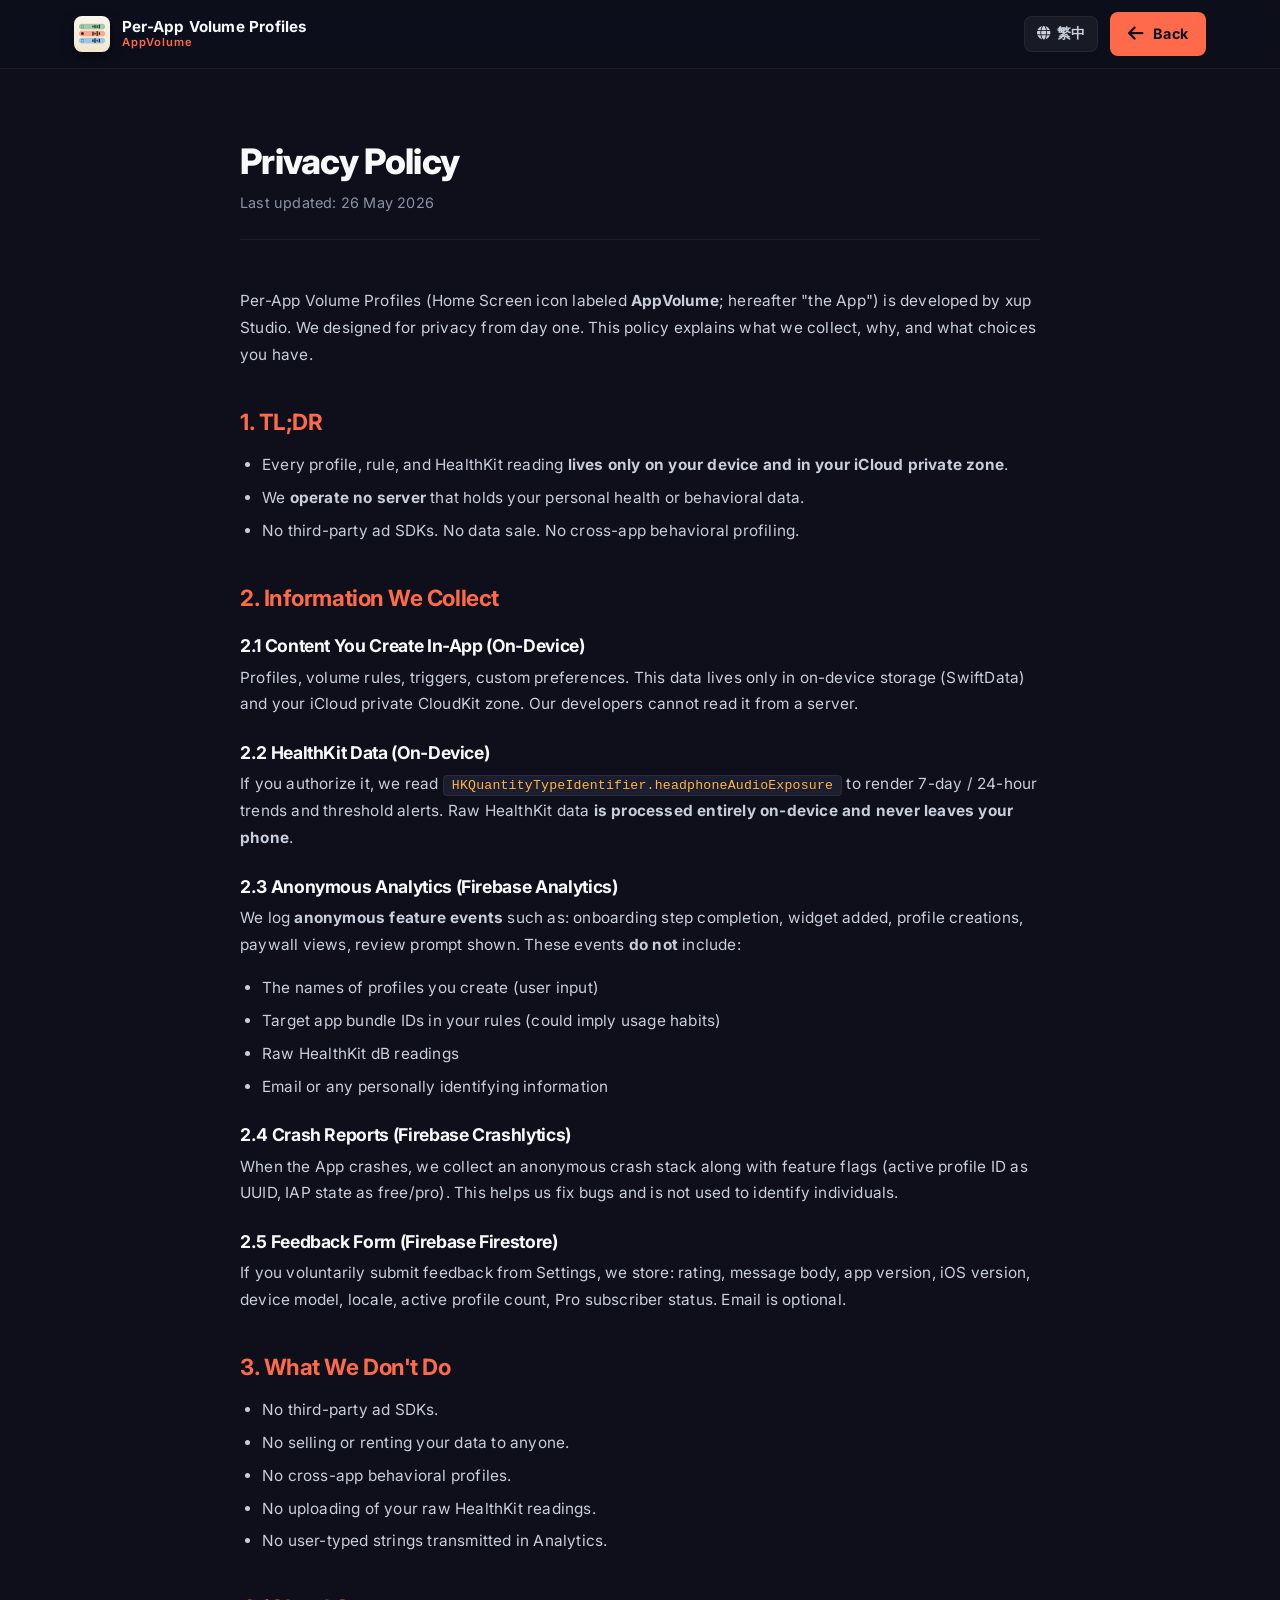
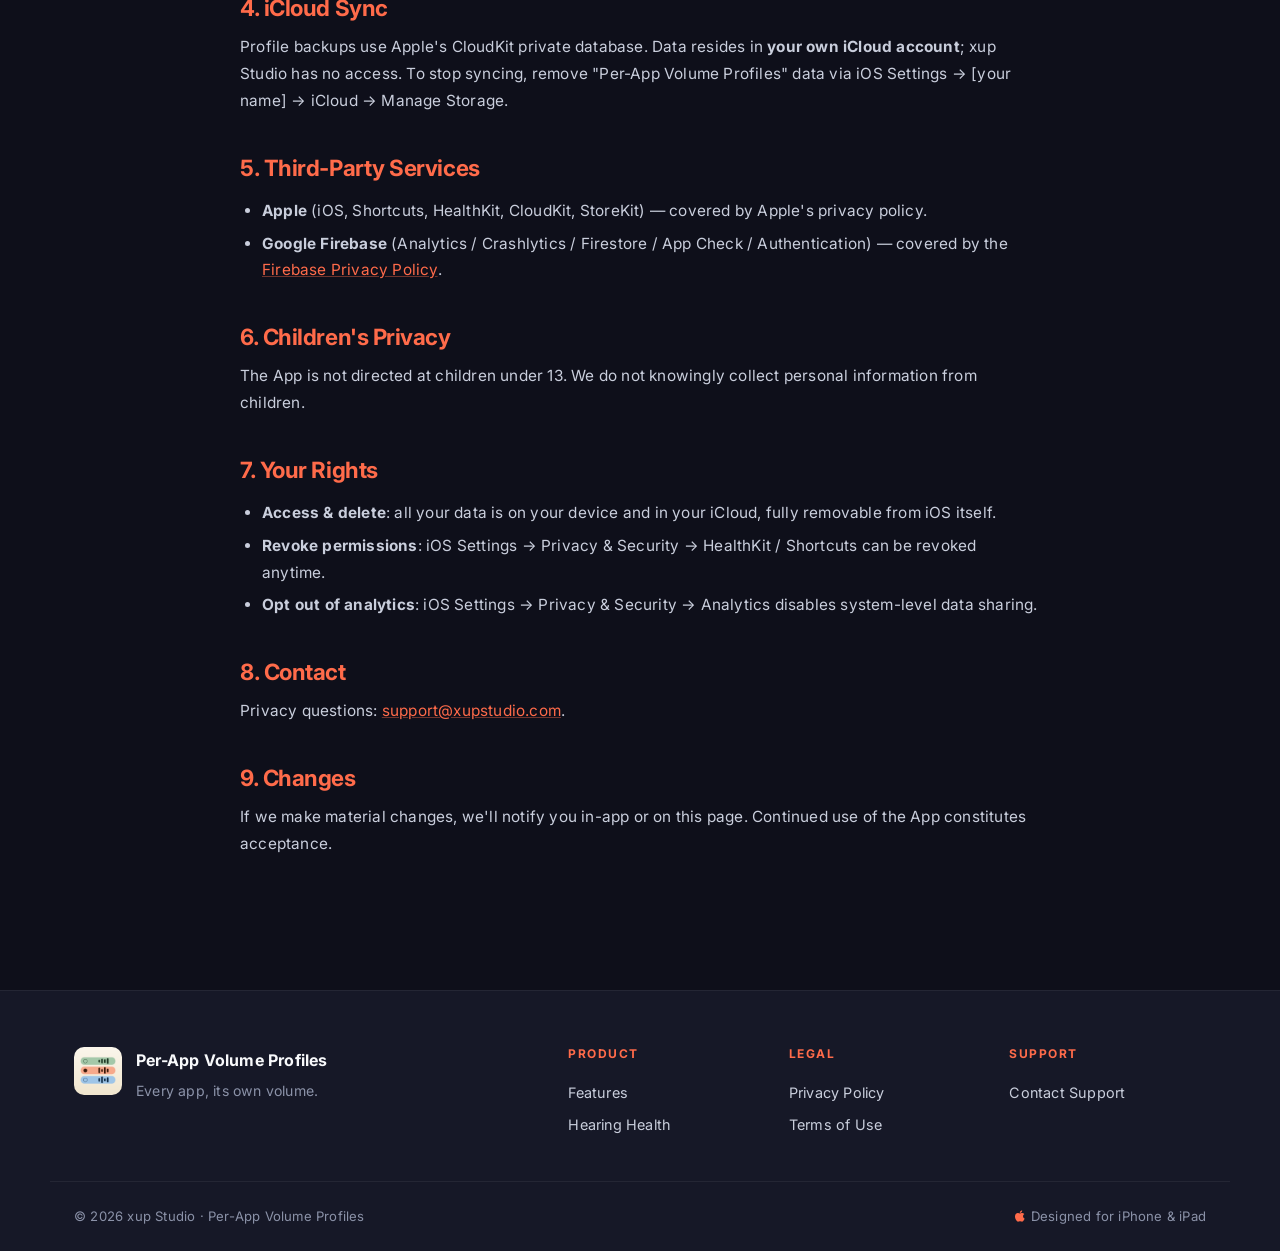
==== privacy.html @ 6ca36466 "Initial commit: marketing site for Per-App Volume Profiles Static bilingual (zh-Hant / en) landing p" ====
<!DOCTYPE html>
<html lang="zh-Hant">

<head>
    <meta charset="UTF-8">
    <meta name="viewport" content="width=device-width, initial-scale=1.0">
    <title>Privacy Policy — Per-App Volume Profiles</title>
    <meta name="description" content="Privacy Policy for Per-App Volume Profiles (AppVolume).">
    <meta name="theme-color" content="#0E0F1A">

    <link rel="icon" href="assets/app-icon.png" type="image/png">
    <link rel="apple-touch-icon" href="assets/app-icon.png">

    <link rel="stylesheet" href="style.css">

    <link rel="preconnect" href="https://fonts.googleapis.com">
    <link rel="preconnect" href="https://fonts.gstatic.com" crossorigin>
    <link
        href="https://fonts.googleapis.com/css2?family=Inter:wght@400;500;600;700;800&family=Noto+Sans+TC:wght@400;500;700;800&display=swap"
        rel="stylesheet">
    <link rel="stylesheet" href="https://cdnjs.cloudflare.com/ajax/libs/font-awesome/6.4.0/css/all.min.css">
</head>

<body>
    <nav class="navbar">
        <div class="container nav-inner">
            <a href="index.html" class="nav-logo">
                <img src="assets/app-icon.png" alt="Per-App Volume Profiles" class="nav-logo-img">
                <div class="nav-logo-text">
                    <span class="nav-logo-name">Per-App Volume Profiles</span>
                    <span class="nav-logo-tag">AppVolume</span>
                </div>
            </a>
            <div class="nav-actions">
                <button class="lang-toggle" id="langToggle" aria-label="Switch language">
                    <i class="fas fa-globe"></i>
                    <span class="lang-toggle-text">EN</span>
                </button>
                <a href="index.html" class="btn btn-download">
                    <i class="fas fa-arrow-left"></i>
                    <span data-lang="zh">回首頁</span>
                    <span data-lang="en" style="display:none;">Back</span>
                </a>
            </div>
        </div>
    </nav>

    <main class="container">
        <article class="legal-section">
            <h1 data-lang="zh">隱私權政策</h1>
            <h1 data-lang="en" style="display:none;">Privacy Policy</h1>

            <p class="updated">
                <span data-lang="zh">最後更新：2026 年 5 月 26 日</span>
                <span data-lang="en" style="display:none;">Last updated: 26 May 2026</span>
            </p>

            <!-- zh -->
            <div data-lang="zh">
                <p>Per-App Volume Profiles（主畫面 icon 顯示為 <strong>AppVolume</strong>，以下簡稱「本 App」）由 xup Studio 開發。我們從第一天就為隱私而設計，本政策說明我們收集了什麼、為什麼、以及你的選擇。</p>

                <h2>1. 簡而言之</h2>
                <ul>
                    <li>所有設定檔、規則、HealthKit 資料 <strong>只儲存在你的裝置與你的 iCloud 私人區</strong>。</li>
                    <li>我們 <strong>沒有伺服器</strong> 儲存使用者的個人健康或行為資料。</li>
                    <li>不接第三方廣告 SDK、不販售資料、不建立跨 App 使用畫像。</li>
                </ul>

                <h2>2. 我們收集的資訊</h2>

                <h3>2.1 你在 App 內建立的內容（本機）</h3>
                <p>設定檔、音量規則、觸發條件、自訂偏好設定。這些資料只儲存在裝置本機（SwiftData）與你的 iCloud 私人 CloudKit 區。我們的開發者無法從伺服器端讀取。</p>

                <h3>2.2 HealthKit 資料（本機）</h3>
                <p>若你授權，我們會讀取 <code>HKQuantityTypeIdentifier.headphoneAudioExposure</code>（耳機音量暴露）來呈現 7 天 / 24 小時趨勢與過量門檻提醒。HealthKit 原始資料 <strong>一律本機處理，從不離開你的裝置</strong>。</p>

                <h3>2.3 匿名分析資料（Firebase Analytics）</h3>
                <p>我們會記錄 <strong>匿名功能事件</strong>，例如：onboarding 步驟完成、widget 新增、設定檔建立次數、paywall 顯示次數、評分提示展示等。這些事件 <strong>不含</strong>：</p>
                <ul>
                    <li>你建立的設定檔名稱（使用者輸入）</li>
                    <li>規則中的 target App bundle ID（可推斷使用習慣）</li>
                    <li>HealthKit 原始 dB 數值</li>
                    <li>email 或任何個人標識資訊</li>
                </ul>

                <h3>2.4 當機紀錄（Firebase Crashlytics）</h3>
                <p>當 App 異常終止時，我們會收集匿名當機堆疊與當下的功能旗標（active profile ID 為 UUID、IAP 狀態為 free/pro）。這幫助我們修復 bug，不用於識別個人。</p>

                <h3>2.5 回饋表單（Firebase Firestore）</h3>
                <p>若你主動在設定頁送出回饋，我們會儲存：評分、留言、App 版本、iOS 版本、裝置型號、locale、活躍設定檔數量、是否為 Pro 訂閱者。Email 為選填。</p>

                <h2>3. 我們不做什麼</h2>
                <ul>
                    <li>不接第三方廣告 SDK。</li>
                    <li>不販售或出租任何資料給第三方。</li>
                    <li>不建立跨 App 使用者畫像。</li>
                    <li>不上傳你的 HealthKit 原始數據。</li>
                    <li>不在 Analytics 中傳輸使用者輸入的字串。</li>
                </ul>

                <h2>4. iCloud 同步</h2>
                <p>設定檔備份使用 Apple 的 CloudKit 私人區（private database）。資料儲存在 <strong>你自己的 iCloud 帳號</strong>，xup Studio 沒有讀取權限。停止同步時請在 iOS 設定 → [你的名字] → iCloud → 管理儲存空間中移除「Per-App Volume Profiles」的資料。</p>

                <h2>5. 第三方服務</h2>
                <ul>
                    <li><strong>Apple</strong>（iOS、Shortcuts、HealthKit、CloudKit、StoreKit）— 受 Apple 隱私權政策保護。</li>
                    <li><strong>Google Firebase</strong>（Analytics / Crashlytics / Firestore / App Check / Authentication）— 受 <a href="https://firebase.google.com/support/privacy" target="_blank" rel="noopener">Firebase 隱私權政策</a> 保護。</li>
                </ul>

                <h2>6. 兒童隱私</h2>
                <p>本 App 不主動針對 13 歲以下兒童。我們不會在知情情況下收集兒童的個人資訊。</p>

                <h2>7. 你的權利</h2>
                <ul>
                    <li><strong>查閱與刪除</strong>：所有資料皆在你的裝置與 iCloud 上，可直接在 iOS 系統內完整刪除。</li>
                    <li><strong>撤回授權</strong>：iOS 設定 → 隱私權與安全性 → HealthKit / Shortcuts 可隨時撤回。</li>
                    <li><strong>關閉分析</strong>：iOS 設定 → 隱私權與安全性 → Analytics 可關閉系統層級資料分享。</li>
                </ul>

                <h2>8. 聯絡我們</h2>
                <p>有任何隱私問題請寄信至 <a href="mailto:support@xupstudio.com">support@xupstudio.com</a>。</p>

                <h2>9. 變更</h2>
                <p>本政策若有實質變更，會在 App 內或本網頁公告。持續使用本 App 視為接受新版政策。</p>
            </div>

            <!-- en -->
            <div data-lang="en" style="display:none;">
                <p>Per-App Volume Profiles (Home Screen icon labeled <strong>AppVolume</strong>; hereafter "the App") is developed by xup Studio. We designed for privacy from day one. This policy explains what we collect, why, and what choices you have.</p>

                <h2>1. TL;DR</h2>
                <ul>
                    <li>Every profile, rule, and HealthKit reading <strong>lives only on your device and in your iCloud private zone</strong>.</li>
                    <li>We <strong>operate no server</strong> that holds your personal health or behavioral data.</li>
                    <li>No third-party ad SDKs. No data sale. No cross-app behavioral profiling.</li>
                </ul>

                <h2>2. Information We Collect</h2>

                <h3>2.1 Content You Create In-App (On-Device)</h3>
                <p>Profiles, volume rules, triggers, custom preferences. This data lives only in on-device storage (SwiftData) and your iCloud private CloudKit zone. Our developers cannot read it from a server.</p>

                <h3>2.2 HealthKit Data (On-Device)</h3>
                <p>If you authorize it, we read <code>HKQuantityTypeIdentifier.headphoneAudioExposure</code> to render 7-day / 24-hour trends and threshold alerts. Raw HealthKit data <strong>is processed entirely on-device and never leaves your phone</strong>.</p>

                <h3>2.3 Anonymous Analytics (Firebase Analytics)</h3>
                <p>We log <strong>anonymous feature events</strong> such as: onboarding step completion, widget added, profile creations, paywall views, review prompt shown. These events <strong>do not</strong> include:</p>
                <ul>
                    <li>The names of profiles you create (user input)</li>
                    <li>Target app bundle IDs in your rules (could imply usage habits)</li>
                    <li>Raw HealthKit dB readings</li>
                    <li>Email or any personally identifying information</li>
                </ul>

                <h3>2.4 Crash Reports (Firebase Crashlytics)</h3>
                <p>When the App crashes, we collect an anonymous crash stack along with feature flags (active profile ID as UUID, IAP state as free/pro). This helps us fix bugs and is not used to identify individuals.</p>

                <h3>2.5 Feedback Form (Firebase Firestore)</h3>
                <p>If you voluntarily submit feedback from Settings, we store: rating, message body, app version, iOS version, device model, locale, active profile count, Pro subscriber status. Email is optional.</p>

                <h2>3. What We Don't Do</h2>
                <ul>
                    <li>No third-party ad SDKs.</li>
                    <li>No selling or renting your data to anyone.</li>
                    <li>No cross-app behavioral profiles.</li>
                    <li>No uploading of your raw HealthKit readings.</li>
                    <li>No user-typed strings transmitted in Analytics.</li>
                </ul>

                <h2>4. iCloud Sync</h2>
                <p>Profile backups use Apple's CloudKit private database. Data resides in <strong>your own iCloud account</strong>; xup Studio has no access. To stop syncing, remove "Per-App Volume Profiles" data via iOS Settings → [your name] → iCloud → Manage Storage.</p>

                <h2>5. Third-Party Services</h2>
                <ul>
                    <li><strong>Apple</strong> (iOS, Shortcuts, HealthKit, CloudKit, StoreKit) — covered by Apple's privacy policy.</li>
                    <li><strong>Google Firebase</strong> (Analytics / Crashlytics / Firestore / App Check / Authentication) — covered by the <a href="https://firebase.google.com/support/privacy" target="_blank" rel="noopener">Firebase Privacy Policy</a>.</li>
                </ul>

                <h2>6. Children's Privacy</h2>
                <p>The App is not directed at children under 13. We do not knowingly collect personal information from children.</p>

                <h2>7. Your Rights</h2>
                <ul>
                    <li><strong>Access &amp; delete</strong>: all your data is on your device and in your iCloud, fully removable from iOS itself.</li>
                    <li><strong>Revoke permissions</strong>: iOS Settings → Privacy &amp; Security → HealthKit / Shortcuts can be revoked anytime.</li>
                    <li><strong>Opt out of analytics</strong>: iOS Settings → Privacy &amp; Security → Analytics disables system-level data sharing.</li>
                </ul>

                <h2>8. Contact</h2>
                <p>Privacy questions: <a href="mailto:support@xupstudio.com">support@xupstudio.com</a>.</p>

                <h2>9. Changes</h2>
                <p>If we make material changes, we'll notify you in-app or on this page. Continued use of the App constitutes acceptance.</p>
            </div>
        </article>
    </main>

    <footer class="footer">
        <div class="container footer-grid">
            <div class="footer-brand">
                <img src="assets/app-icon.png" alt="" class="footer-logo">
                <div>
                    <strong>Per-App Volume Profiles</strong>
                    <span data-lang="zh">每個 App，都有它自己的音量。</span>
                    <span data-lang="en" style="display:none;">Every app, its own volume.</span>
                </div>
            </div>
            <div class="footer-cols">
                <div class="footer-col">
                    <h5 data-lang="zh">產品</h5>
                    <h5 data-lang="en" style="display:none;">Product</h5>
                    <a href="index.html#features" data-lang="zh">功能</a>
                    <a href="index.html#features" data-lang="en" style="display:none;">Features</a>
                    <a href="index.html#hearing" data-lang="zh">聽力健康</a>
                    <a href="index.html#hearing" data-lang="en" style="display:none;">Hearing Health</a>
                </div>
                <div class="footer-col">
                    <h5 data-lang="zh">法律</h5>
                    <h5 data-lang="en" style="display:none;">Legal</h5>
                    <a href="privacy.html" data-lang="zh">隱私權政策</a>
                    <a href="privacy.html" data-lang="en" style="display:none;">Privacy Policy</a>
                    <a href="terms.html" data-lang="zh">使用條款</a>
                    <a href="terms.html" data-lang="en" style="display:none;">Terms of Use</a>
                </div>
                <div class="footer-col">
                    <h5 data-lang="zh">支援</h5>
                    <h5 data-lang="en" style="display:none;">Support</h5>
                    <a href="support.html" data-lang="zh">聯絡支援</a>
                    <a href="support.html" data-lang="en" style="display:none;">Contact Support</a>
                </div>
            </div>
        </div>
        <div class="footer-bottom">
            <span>© 2026 xup Studio · Per-App Volume Profiles</span>
            <span class="footer-badge"><i class="fab fa-apple"></i> Designed for iPhone &amp; iPad</span>
        </div>
    </footer>

    <script src="js/i18n.js"></script>
    <script src="js/main.js"></script>
</body>

</html>
---- style.css ----
/* =========================================
   1. DESIGN TOKENS
   ========================================= */
:root {
    /* Surface */
    --bg-base: #0E0F1A;
    --bg-elev: #161827;
    --bg-card: #1B1E2F;
    --bg-card-hover: #232639;
    --border-subtle: rgba(255, 255, 255, 0.06);
    --border-strong: rgba(255, 255, 255, 0.12);

    /* Brand accent — warm coral (audio warmth) */
    --accent: #FF6B4A;
    --accent-light: #FFB347;
    --accent-dark: #E5552F;
    --accent-glow: rgba(255, 107, 74, 0.25);

    /* Secondary accent — cool purple (audio spatial) */
    --accent-2: #A78BFA;
    --accent-2-light: #C4B5FD;

    /* Text */
    --text-primary: #F8F9FB;
    --text-secondary: #C9CEDC;
    --text-muted: #8B92A8;
    --text-faint: #5A6177;

    /* Functional */
    --success: #34D399;
    --warning: #FFB347;
    --danger: #FB7185;

    /* Sizing */
    --radius-sm: 8px;
    --radius-md: 12px;
    --radius-lg: 20px;
    --radius-xl: 28px;
    --container: 1180px;

    /* Easing */
    --ease: cubic-bezier(0.4, 0, 0.2, 1);
}

* {
    box-sizing: border-box;
}

html {
    scroll-behavior: smooth;
}

body {
    font-family: 'Inter', 'Noto Sans TC', -apple-system, BlinkMacSystemFont, sans-serif;
    margin: 0;
    background: var(--bg-base);
    color: var(--text-primary);
    line-height: 1.65;
    letter-spacing: 0.2px;
    overflow-x: hidden;
    -webkit-font-smoothing: antialiased;
    -moz-osx-font-smoothing: grayscale;
}

.container {
    max-width: var(--container);
    margin: 0 auto;
    padding: 0 24px;
}

/* =========================================
   2. TYPOGRAPHY
   ========================================= */
h1, h2, h3, h4, h5 {
    color: var(--text-primary);
    margin-top: 0;
    font-weight: 700;
    letter-spacing: -0.02em;
    line-height: 1.2;
}

h1 {
    font-size: clamp(2.4rem, 5vw, 3.6rem);
    font-weight: 800;
    margin-bottom: 24px;
}

h2 {
    font-size: clamp(1.8rem, 3.5vw, 2.6rem);
    margin-bottom: 16px;
    text-align: center;
}

h3 { font-size: 1.25rem; margin-bottom: 12px; }
h4 { font-size: 1.1rem; margin-bottom: 8px; }
h5 { font-size: 0.95rem; margin-bottom: 12px; color: var(--text-primary); font-weight: 700; }

p {
    font-size: 1rem;
    color: var(--text-secondary);
    margin: 0 0 12px;
}

a { color: inherit; text-decoration: none; transition: all 0.2s var(--ease); }

.subtitle {
    display: block;
    text-align: center;
    color: var(--accent);
    font-weight: 700;
    letter-spacing: 3px;
    font-size: 0.8rem;
    margin-bottom: 16px;
    text-transform: uppercase;
}

.section-lead {
    text-align: center;
    color: var(--text-secondary);
    max-width: 640px;
    margin: 0 auto 56px;
    font-size: 1.08rem;
}

/* =========================================
   3. BUTTONS & BADGES
   ========================================= */
.btn {
    display: inline-flex;
    align-items: center;
    justify-content: center;
    gap: 10px;
    padding: 14px 26px;
    border-radius: var(--radius-md);
    font-weight: 600;
    font-size: 1rem;
    letter-spacing: 0.2px;
    cursor: pointer;
    border: none;
    transition: all 0.25s var(--ease);
    white-space: nowrap;
}

.btn i { font-size: 1.1rem; }

.btn-primary {
    background: linear-gradient(135deg, var(--accent), var(--accent-light));
    color: #0E0F1A;
    box-shadow: 0 8px 24px var(--accent-glow), 0 1px 0 rgba(255, 255, 255, 0.15) inset;
}

.btn-primary:hover {
    transform: translateY(-2px);
    box-shadow: 0 12px 32px var(--accent-glow), 0 1px 0 rgba(255, 255, 255, 0.2) inset;
}

.btn-outline {
    background: rgba(255, 255, 255, 0.04);
    border: 1px solid var(--border-strong);
    color: var(--text-primary);
    backdrop-filter: blur(8px);
}

.btn-outline:hover {
    background: rgba(255, 255, 255, 0.08);
    border-color: var(--accent);
    color: var(--accent);
}

.btn-download {
    background: var(--accent);
    color: #0E0F1A;
    padding: 10px 18px;
    border-radius: var(--radius-sm);
    font-weight: 700;
    font-size: 0.9rem;
}

.btn-download:hover { background: var(--accent-light); }

.badge-accent {
    display: inline-flex;
    align-items: center;
    gap: 8px;
    background: rgba(255, 107, 74, 0.1);
    color: var(--accent);
    padding: 8px 16px;
    border-radius: 999px;
    font-size: 0.82rem;
    font-weight: 600;
    border: 1px solid rgba(255, 107, 74, 0.25);
    margin-bottom: 24px;
}

.badge-accent.badge-warning {
    background: rgba(255, 179, 71, 0.1);
    color: var(--warning);
    border-color: rgba(255, 179, 71, 0.25);
}

/* =========================================
   4. NAVBAR
   ========================================= */
.navbar {
    position: fixed;
    top: 0;
    left: 0;
    right: 0;
    z-index: 1000;
    background: rgba(14, 15, 26, 0.78);
    backdrop-filter: saturate(180%) blur(20px);
    -webkit-backdrop-filter: saturate(180%) blur(20px);
    border-bottom: 1px solid var(--border-subtle);
    padding: 12px 0;
}

.nav-inner {
    display: flex;
    align-items: center;
    justify-content: space-between;
    gap: 24px;
}

.nav-logo {
    display: flex;
    align-items: center;
    gap: 12px;
    color: var(--text-primary);
}

.nav-logo-img {
    width: 36px;
    height: 36px;
    border-radius: 8px;
    box-shadow: 0 4px 12px rgba(0, 0, 0, 0.4);
}

.nav-logo-text {
    display: flex;
    flex-direction: column;
    line-height: 1.1;
}

.nav-logo-name {
    font-weight: 700;
    font-size: 0.95rem;
    color: var(--text-primary);
}

.nav-logo-tag {
    font-size: 0.7rem;
    color: var(--accent);
    font-weight: 600;
    letter-spacing: 1px;
}

.nav-links {
    display: flex;
    gap: 32px;
    margin-left: auto;
    margin-right: 16px;
}

.nav-links a {
    font-size: 0.92rem;
    font-weight: 500;
    color: var(--text-secondary);
}

.nav-links a:hover { color: var(--accent); }

.nav-actions {
    display: flex;
    align-items: center;
    gap: 12px;
}

.lang-toggle {
    display: inline-flex;
    align-items: center;
    gap: 6px;
    background: rgba(255, 255, 255, 0.05);
    border: 1px solid var(--border-subtle);
    color: var(--text-secondary);
    padding: 8px 12px;
    border-radius: var(--radius-sm);
    font-size: 0.85rem;
    font-weight: 600;
    cursor: pointer;
    transition: all 0.2s var(--ease);
}

.lang-toggle:hover {
    background: rgba(255, 255, 255, 0.08);
    color: var(--accent);
    border-color: var(--border-strong);
}

.mobile-menu-toggle {
    display: none;
    background: transparent;
    border: none;
    color: var(--text-primary);
    font-size: 1.4rem;
    cursor: pointer;
    padding: 8px;
}

.mobile-menu {
    display: none;
    flex-direction: column;
    padding: 16px 24px 24px;
    gap: 12px;
    border-top: 1px solid var(--border-subtle);
    background: var(--bg-base);
}

.mobile-menu.open { display: flex; }

.mobile-menu a {
    color: var(--text-secondary);
    font-size: 1rem;
    padding: 8px 0;
}

/* =========================================
   5. HERO
   ========================================= */
.hero-section {
    position: relative;
    padding: 140px 0 80px;
    overflow: hidden;
}

.hero-glow {
    position: absolute;
    top: -100px;
    left: 50%;
    transform: translateX(-50%);
    width: 800px;
    height: 800px;
    background: radial-gradient(circle, var(--accent-glow) 0%, transparent 60%);
    pointer-events: none;
    z-index: 0;
}

.hero-content {
    position: relative;
    z-index: 1;
    display: grid;
    grid-template-columns: 1.05fr 1fr;
    gap: 48px;
    align-items: center;
}

.hero-text h1 {
    background: linear-gradient(180deg, var(--text-primary) 0%, var(--text-secondary) 100%);
    -webkit-background-clip: text;
    background-clip: text;
    -webkit-text-fill-color: transparent;
}

.hero-sub {
    font-size: 1.15rem;
    color: var(--text-secondary);
    margin-bottom: 32px;
    line-height: 1.7;
}

.cta-buttons {
    display: flex;
    gap: 14px;
    flex-wrap: wrap;
    margin-bottom: 24px;
}

.hero-note {
    font-size: 0.85rem;
    color: var(--text-muted);
    margin: 0;
}

.hero-note i {
    color: var(--accent);
    margin-right: 4px;
}

/* ===== DEVICE MOCKUP ===== */
.hero-mockup {
    position: relative;
    display: flex;
    justify-content: center;
    align-items: center;
    perspective: 1200px;
}

.phone-frame {
    position: relative;
    width: 320px;
    height: 660px;
    background: linear-gradient(145deg, #1f2235, #0f1119);
    border-radius: 48px;
    padding: 12px;
    box-shadow:
        0 40px 80px rgba(0, 0, 0, 0.5),
        0 0 0 2px rgba(255, 255, 255, 0.06),
        0 0 100px var(--accent-glow);
    transform: rotateY(-8deg) rotateX(2deg);
    transform-style: preserve-3d;
}

.phone-notch {
    position: absolute;
    top: 18px;
    left: 50%;
    transform: translateX(-50%);
    width: 110px;
    height: 30px;
    background: #000;
    border-radius: 20px;
    z-index: 2;
}

.phone-screen {
    width: 100%;
    height: 100%;
    background: linear-gradient(180deg, #161827, #0E0F1A);
    border-radius: 38px;
    overflow: hidden;
    padding: 56px 20px 20px;
    display: flex;
    flex-direction: column;
}

.phone-statusbar {
    display: flex;
    justify-content: space-between;
    align-items: center;
    font-size: 0.75rem;
    color: var(--text-primary);
    padding: 0 8px 12px;
}

.phone-icons { display: flex; gap: 6px; font-size: 0.7rem; }

.phone-app-header {
    display: flex;
    justify-content: space-between;
    align-items: center;
    margin-bottom: 16px;
}

.phone-app-header h3 {
    font-size: 1.7rem;
    margin: 0;
    font-weight: 800;
    letter-spacing: -0.03em;
}

.phone-add-btn {
    width: 32px;
    height: 32px;
    background: rgba(255, 107, 74, 0.15);
    color: var(--accent);
    border: none;
    border-radius: 50%;
    font-size: 0.9rem;
    cursor: pointer;
    display: flex;
    align-items: center;
    justify-content: center;
}

.phone-profile-cards {
    display: flex;
    flex-direction: column;
    gap: 10px;
    flex: 1;
}

.profile-card {
    display: flex;
    align-items: center;
    gap: 12px;
    background: var(--bg-card);
    padding: 12px;
    border-radius: 14px;
    border: 1px solid var(--border-subtle);
    position: relative;
    transition: all 0.2s var(--ease);
}

.profile-card.active {
    background: linear-gradient(135deg, rgba(255, 107, 74, 0.12), rgba(255, 179, 71, 0.06));
    border-color: rgba(255, 107, 74, 0.4);
}

.profile-icon {
    width: 40px;
    height: 40px;
    border-radius: 10px;
    display: flex;
    align-items: center;
    justify-content: center;
    color: #fff;
    font-size: 0.95rem;
    flex-shrink: 0;
}

.profile-info {
    display: flex;
    flex-direction: column;
    gap: 2px;
    min-width: 0;
    flex: 1;
}

.profile-name {
    font-size: 0.88rem;
    font-weight: 700;
    color: var(--text-primary);
}

.profile-meta {
    font-size: 0.7rem;
    color: var(--text-muted);
    white-space: nowrap;
    overflow: hidden;
    text-overflow: ellipsis;
}

.profile-active-icon {
    color: var(--accent);
    font-size: 1rem;
}

/* =========================================
   6. TRUST BAR
   ========================================= */
.trust-bar {
    background: var(--bg-elev);
    border-top: 1px solid var(--border-subtle);
    border-bottom: 1px solid var(--border-subtle);
    padding: 32px 0;
    position: relative;
    z-index: 1;
}

.trust-grid {
    display: grid;
    grid-template-columns: repeat(3, 1fr);
    gap: 24px;
}

.trust-item {
    display: flex;
    align-items: center;
    gap: 16px;
}

.trust-item i {
    font-size: 1.6rem;
    color: var(--accent);
    width: 40px;
    text-align: center;
    flex-shrink: 0;
}

.trust-item strong {
    display: block;
    font-size: 0.95rem;
    font-weight: 700;
    color: var(--text-primary);
}

.trust-item span {
    font-size: 0.82rem;
    color: var(--text-muted);
}

/* =========================================
   7. FEATURES GRID
   ========================================= */
.features-section { padding: 100px 0; }

.feature-grid {
    display: grid;
    grid-template-columns: repeat(3, 1fr);
    gap: 20px;
}

.feature-card {
    background: var(--bg-card);
    border: 1px solid var(--border-subtle);
    border-radius: var(--radius-lg);
    padding: 28px;
    transition: all 0.3s var(--ease);
}

.feature-card:hover {
    background: var(--bg-card-hover);
    border-color: rgba(255, 107, 74, 0.3);
    transform: translateY(-4px);
}

.icon-wrapper {
    width: 48px;
    height: 48px;
    border-radius: 12px;
    background: linear-gradient(135deg, rgba(255, 107, 74, 0.18), rgba(255, 179, 71, 0.1));
    display: flex;
    align-items: center;
    justify-content: center;
    color: var(--accent);
    font-size: 1.3rem;
    margin-bottom: 18px;
    border: 1px solid rgba(255, 107, 74, 0.25);
}

.feature-card p {
    font-size: 0.92rem;
    color: var(--text-muted);
    line-height: 1.6;
    margin: 0;
}

/* =========================================
   8. HOW IT WORKS
   ========================================= */
.howto-section {
    padding: 100px 0;
    background: linear-gradient(180deg, var(--bg-base), var(--bg-elev), var(--bg-base));
}

.howto-grid {
    display: grid;
    grid-template-columns: repeat(3, 1fr);
    gap: 24px;
    margin-top: 56px;
}

.howto-step {
    background: var(--bg-card);
    border: 1px solid var(--border-subtle);
    border-radius: var(--radius-lg);
    padding: 32px;
    position: relative;
    text-align: left;
}

.step-num {
    display: inline-flex;
    align-items: center;
    justify-content: center;
    width: 44px;
    height: 44px;
    border-radius: 50%;
    background: linear-gradient(135deg, var(--accent), var(--accent-light));
    color: #0E0F1A;
    font-weight: 800;
    font-size: 1.2rem;
    margin-bottom: 18px;
    box-shadow: 0 6px 16px var(--accent-glow);
}

.howto-step p {
    color: var(--text-muted);
    font-size: 0.95rem;
    margin: 0;
}

/* =========================================
   9. PROFILE PACKS
   ========================================= */
.profiles-section { padding: 100px 0; }

.profile-pack-grid {
    display: grid;
    grid-template-columns: repeat(3, 1fr);
    gap: 20px;
}

.profile-pack {
    background: var(--bg-card);
    border: 1px solid var(--border-subtle);
    border-radius: var(--radius-lg);
    padding: 28px;
    position: relative;
    overflow: hidden;
    transition: all 0.3s var(--ease);
}

.profile-pack::before {
    content: '';
    position: absolute;
    inset: 0;
    background: var(--pack-gradient);
    opacity: 0;
    transition: opacity 0.3s var(--ease);
    pointer-events: none;
}

.profile-pack:hover {
    transform: translateY(-4px);
    border-color: rgba(255, 255, 255, 0.18);
}

.profile-pack:hover::before { opacity: 0.06; }

.profile-pack > * { position: relative; z-index: 1; }

.profile-pack > i {
    width: 52px;
    height: 52px;
    border-radius: 14px;
    background: var(--pack-gradient);
    display: inline-flex;
    align-items: center;
    justify-content: center;
    color: #fff;
    font-size: 1.4rem;
    margin-bottom: 18px;
    box-shadow: 0 6px 18px rgba(0, 0, 0, 0.3);
}

.profile-pack h4 { font-size: 1.2rem; }

.profile-pack p {
    font-size: 0.9rem;
    color: var(--text-muted);
    margin: 0;
}

.profile-pack-custom {
    border-style: dashed;
    border-color: var(--border-strong);
    background: transparent;
}

.profile-pack-custom > i {
    background: rgba(255, 255, 255, 0.05);
    color: var(--text-secondary);
    border: 1px dashed var(--border-strong);
    box-shadow: none;
}

/* =========================================
   10. HEARING HEALTH
   ========================================= */
.hearing-section {
    padding: 100px 0;
    background: linear-gradient(180deg, var(--bg-base), #1a0f1f);
}

.hearing-grid {
    display: grid;
    grid-template-columns: 1fr 1fr;
    gap: 64px;
    align-items: center;
}

.hearing-text h2 {
    text-align: left;
    margin-bottom: 20px;
}

.hearing-text p {
    color: var(--text-secondary);
    margin-bottom: 24px;
}

.check-list {
    list-style: none;
    padding: 0;
    margin: 0;
}

.check-list li {
    display: flex;
    align-items: flex-start;
    gap: 12px;
    padding: 10px 0;
    color: var(--text-secondary);
    font-size: 0.96rem;
    line-height: 1.6;
}

.check-list li i {
    color: var(--accent);
    background: rgba(255, 107, 74, 0.12);
    width: 24px;
    height: 24px;
    border-radius: 50%;
    display: flex;
    align-items: center;
    justify-content: center;
    font-size: 0.7rem;
    flex-shrink: 0;
    margin-top: 2px;
}

/* ===== dB METER ===== */
.db-meter {
    background: var(--bg-card);
    border: 1px solid var(--border-subtle);
    border-radius: var(--radius-xl);
    padding: 40px;
    text-align: center;
    box-shadow: 0 24px 60px rgba(0, 0, 0, 0.3);
}

.db-meter-bg {
    position: relative;
    width: 280px;
    height: 160px;
    margin: 0 auto;
    overflow: hidden;
}

.db-zones {
    position: absolute;
    inset: 0;
    width: 280px;
    height: 280px;
    border-radius: 50%;
    background: conic-gradient(
        from 270deg,
        var(--success) 0deg 36deg,
        var(--warning) 36deg 72deg,
        var(--danger) 72deg 108deg,
        transparent 108deg 360deg
    );
    -webkit-mask: radial-gradient(circle at 50% 100%, transparent 88px, #000 90px, #000 134px, transparent 136px);
            mask: radial-gradient(circle at 50% 100%, transparent 88px, #000 90px, #000 134px, transparent 136px);
}

.db-needle {
    position: absolute;
    bottom: 0;
    left: 50%;
    width: 3px;
    height: 130px;
    background: linear-gradient(180deg, var(--accent-light), var(--accent));
    transform-origin: bottom center;
    transform: translateX(-50%) rotate(var(--needle-angle));
    border-radius: 3px;
    box-shadow: 0 0 10px var(--accent-glow);
}

.db-needle::after {
    content: '';
    position: absolute;
    bottom: -8px;
    left: 50%;
    transform: translateX(-50%);
    width: 14px;
    height: 14px;
    border-radius: 50%;
    background: var(--accent);
    box-shadow: 0 0 12px var(--accent-glow);
}

.db-center {
    position: absolute;
    bottom: 0;
    left: 50%;
    transform: translateX(-50%);
    text-align: center;
}

.db-value {
    display: block;
    font-size: 2.8rem;
    font-weight: 800;
    color: var(--text-primary);
    line-height: 1;
    letter-spacing: -0.04em;
}

.db-unit {
    font-size: 0.85rem;
    color: var(--text-muted);
    font-weight: 600;
    letter-spacing: 2px;
}

.db-labels {
    display: flex;
    justify-content: space-between;
    margin: 20px 8px 0;
    font-size: 0.75rem;
    color: var(--text-muted);
    font-weight: 600;
}

.db-caption {
    margin: 20px 0 0;
    font-size: 0.88rem;
    color: var(--text-muted);
}

/* =========================================
   11. PRIVACY
   ========================================= */
.privacy-section { padding: 100px 0; }

.privacy-content h2,
.privacy-content .section-lead { text-align: center; }

.privacy-grid {
    display: grid;
    grid-template-columns: repeat(2, 1fr);
    gap: 20px;
    max-width: 920px;
    margin: 0 auto;
}

.privacy-card {
    background: var(--bg-card);
    border: 1px solid var(--border-subtle);
    border-radius: var(--radius-lg);
    padding: 28px;
    transition: all 0.3s var(--ease);
}

.privacy-card:hover {
    border-color: rgba(167, 139, 250, 0.3);
    background: var(--bg-card-hover);
}

.privacy-card > i {
    width: 44px;
    height: 44px;
    border-radius: 12px;
    background: linear-gradient(135deg, rgba(167, 139, 250, 0.2), rgba(196, 181, 253, 0.08));
    color: var(--accent-2);
    display: flex;
    align-items: center;
    justify-content: center;
    font-size: 1.2rem;
    margin-bottom: 16px;
    border: 1px solid rgba(167, 139, 250, 0.25);
}

.privacy-card p {
    color: var(--text-muted);
    font-size: 0.92rem;
    margin: 0;
}

/* =========================================
   12. FAQ
   ========================================= */
.faq-section { padding: 100px 0; }

.faq-list {
    max-width: 800px;
    margin: 0 auto;
}

.faq-item {
    background: var(--bg-card);
    border: 1px solid var(--border-subtle);
    border-radius: var(--radius-md);
    margin-bottom: 12px;
    overflow: hidden;
    transition: border-color 0.2s var(--ease);
}

.faq-item:hover { border-color: var(--border-strong); }

.faq-item[open] { border-color: rgba(255, 107, 74, 0.3); }

.faq-item summary {
    display: flex;
    align-items: center;
    justify-content: space-between;
    gap: 16px;
    padding: 20px 24px;
    cursor: pointer;
    font-weight: 600;
    font-size: 1.02rem;
    color: var(--text-primary);
    list-style: none;
}

.faq-item summary::-webkit-details-marker { display: none; }

.faq-item summary > span { flex: 1; }

.faq-item summary i {
    color: var(--accent);
    font-size: 0.9rem;
    transition: transform 0.25s var(--ease);
    flex-shrink: 0;
}

.faq-item[open] summary i { transform: rotate(45deg); }

.faq-item p {
    padding: 0 24px 22px;
    color: var(--text-muted);
    font-size: 0.95rem;
    line-height: 1.7;
    margin: 0;
}

/* =========================================
   13. NOTIFY / FINAL CTA
   ========================================= */
.notify-section {
    padding: 100px 0;
    text-align: center;
    background: radial-gradient(ellipse at top, rgba(255, 107, 74, 0.08), transparent 60%);
}

.notify-content {
    max-width: 720px;
    margin: 0 auto;
}

.notify-content p {
    color: var(--text-secondary);
    font-size: 1.08rem;
    margin-bottom: 32px;
}

.notify-content .cta-buttons { justify-content: center; }

/* =========================================
   14. FOOTER
   ========================================= */
.footer {
    background: var(--bg-elev);
    border-top: 1px solid var(--border-subtle);
    padding: 56px 0 24px;
    margin-top: 40px;
}

.footer-grid {
    display: grid;
    grid-template-columns: 1.4fr 2fr;
    gap: 48px;
    margin-bottom: 40px;
}

.footer-brand {
    display: flex;
    gap: 14px;
    align-items: flex-start;
}

.footer-logo {
    width: 48px;
    height: 48px;
    border-radius: 10px;
    flex-shrink: 0;
}

.footer-brand strong {
    display: block;
    font-size: 1rem;
    color: var(--text-primary);
    margin-bottom: 6px;
}

.footer-brand span {
    font-size: 0.88rem;
    color: var(--text-muted);
    display: block;
}

.footer-cols {
    display: grid;
    grid-template-columns: repeat(3, 1fr);
    gap: 24px;
}

.footer-col h5 {
    text-transform: uppercase;
    letter-spacing: 1.5px;
    font-size: 0.75rem;
    color: var(--accent);
    margin-bottom: 16px;
}

.footer-col a {
    display: block;
    color: var(--text-secondary);
    font-size: 0.9rem;
    padding: 4px 0;
}

.footer-col a:hover { color: var(--accent); }

.footer-bottom {
    border-top: 1px solid var(--border-subtle);
    padding-top: 24px;
    display: flex;
    justify-content: space-between;
    align-items: center;
    font-size: 0.82rem;
    color: var(--text-muted);
    flex-wrap: wrap;
    gap: 12px;
    max-width: var(--container);
    margin: 0 auto;
    padding-left: 24px;
    padding-right: 24px;
}

.footer-badge {
    display: inline-flex;
    align-items: center;
    gap: 6px;
}

.footer-badge i { color: var(--accent); }

/* =========================================
   15. LEGAL PAGES (privacy / terms / support)
   ========================================= */
.legal-section {
    padding: 140px 0 80px;
    max-width: 800px;
    margin: 0 auto;
}

.legal-section h1 {
    font-size: 2.2rem;
    margin-bottom: 8px;
}

.legal-section .updated {
    color: var(--text-muted);
    font-size: 0.9rem;
    margin-bottom: 48px;
    padding-bottom: 24px;
    border-bottom: 1px solid var(--border-subtle);
}

.legal-section h2 {
    text-align: left;
    font-size: 1.4rem;
    margin: 40px 0 12px;
    color: var(--accent);
}

.legal-section h3 {
    font-size: 1.1rem;
    margin: 24px 0 8px;
}

.legal-section p,
.legal-section li {
    color: var(--text-secondary);
    font-size: 0.96rem;
    line-height: 1.75;
}

.legal-section ul {
    padding-left: 22px;
}

.legal-section li { margin-bottom: 6px; }

.legal-section a {
    color: var(--accent);
    text-decoration: underline;
    text-decoration-color: rgba(255, 107, 74, 0.4);
}

.legal-section a:hover { text-decoration-color: var(--accent); }

.legal-section code {
    background: var(--bg-card);
    border: 1px solid var(--border-subtle);
    border-radius: 4px;
    padding: 2px 8px;
    font-size: 0.86em;
    color: var(--accent-light);
    font-family: 'SF Mono', Menlo, monospace;
}

/* =========================================
   16. RESPONSIVE
   ========================================= */
@media (max-width: 960px) {
    .hero-content { grid-template-columns: 1fr; text-align: center; }
    .hero-text { order: 2; }
    .hero-mockup { order: 1; transform: scale(0.85); margin: -30px 0; }
    .cta-buttons { justify-content: center; }
    .hero-text .badge-accent { display: inline-flex; }

    .feature-grid,
    .howto-grid,
    .profile-pack-grid { grid-template-columns: repeat(2, 1fr); }

    .hearing-grid { grid-template-columns: 1fr; gap: 48px; }
    .hearing-text h2 { text-align: center; }

    .privacy-grid { grid-template-columns: 1fr; }

    .footer-grid { grid-template-columns: 1fr; }

    .nav-links { display: none; }
    .mobile-menu-toggle { display: inline-flex; }

    .trust-grid { grid-template-columns: 1fr; }
}

@media (max-width: 600px) {
    .hero-section { padding: 100px 0 60px; }
    .phone-frame { transform: scale(0.85) rotateY(-6deg); }

    .feature-grid,
    .howto-grid,
    .profile-pack-grid { grid-template-columns: 1fr; }

    .nav-logo-text { display: none; }
    .nav-logo-img { width: 32px; height: 32px; }
    .nav-actions { gap: 8px; }
    .btn-download span { display: none; }
    .btn-download { padding: 10px 12px; }
    .lang-toggle { padding: 8px 10px; }

    .footer-cols { grid-template-columns: repeat(2, 1fr); }

    .footer-bottom { flex-direction: column; text-align: center; }
}

/* =========================================
   17. ANIMATIONS
   ========================================= */
@keyframes fadeUp {
    from { opacity: 0; transform: translateY(20px); }
    to { opacity: 1; transform: translateY(0); }
}

.hero-text > * { animation: fadeUp 0.7s var(--ease) backwards; }
.hero-text > *:nth-child(1) { animation-delay: 0.05s; }
.hero-text > *:nth-child(2) { animation-delay: 0.15s; }
.hero-text > *:nth-child(3) { animation-delay: 0.25s; }
.hero-text > *:nth-child(4) { animation-delay: 0.35s; }
.hero-text > *:nth-child(5) { animation-delay: 0.45s; }

.hero-mockup { animation: fadeUp 0.9s var(--ease) 0.3s backwards; }

[data-reveal] {
    opacity: 0;
    transform: translateY(24px);
    transition: opacity 0.6s var(--ease), transform 0.6s var(--ease);
}

[data-reveal].visible {
    opacity: 1;
    transform: translateY(0);
}

/* Reduced motion */
@media (prefers-reduced-motion: reduce) {
    *, *::before, *::after {
        animation-duration: 0.01ms !important;
        transition-duration: 0.01ms !important;
        scroll-behavior: auto !important;
    }
}
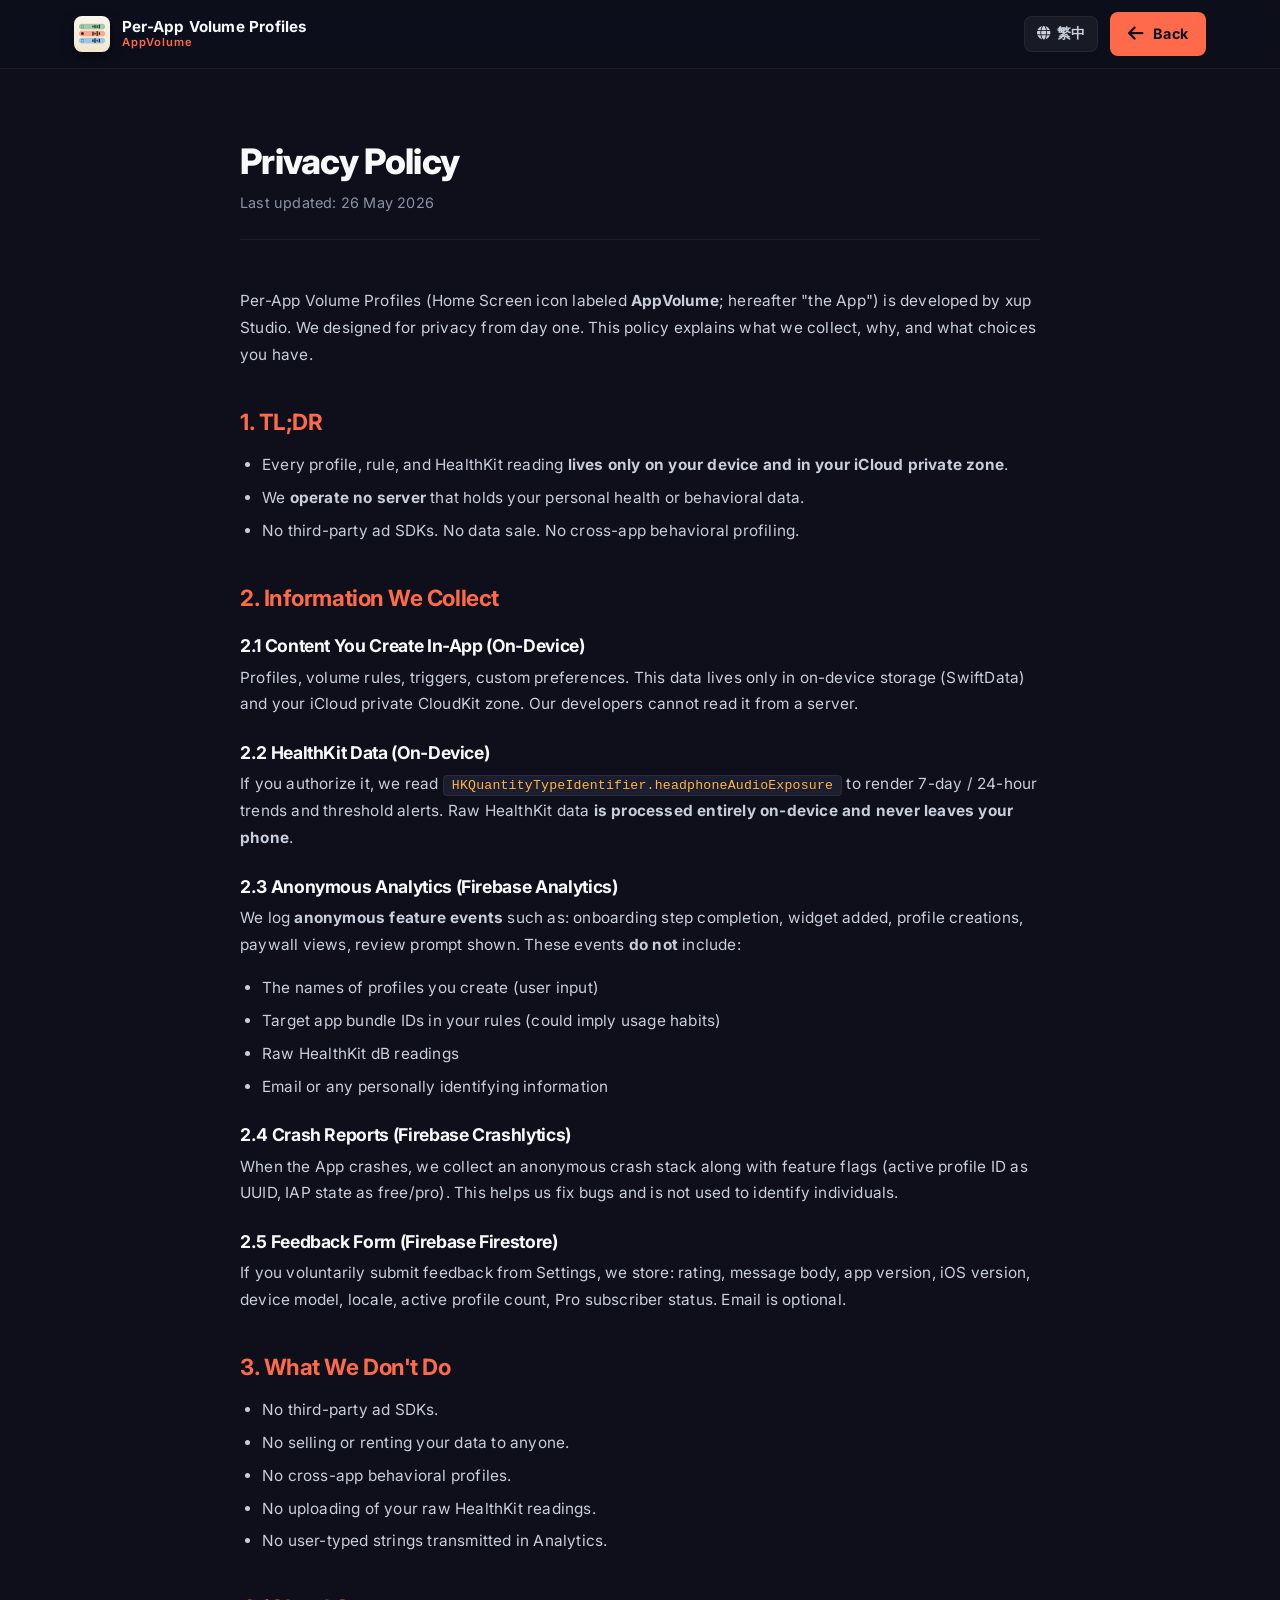
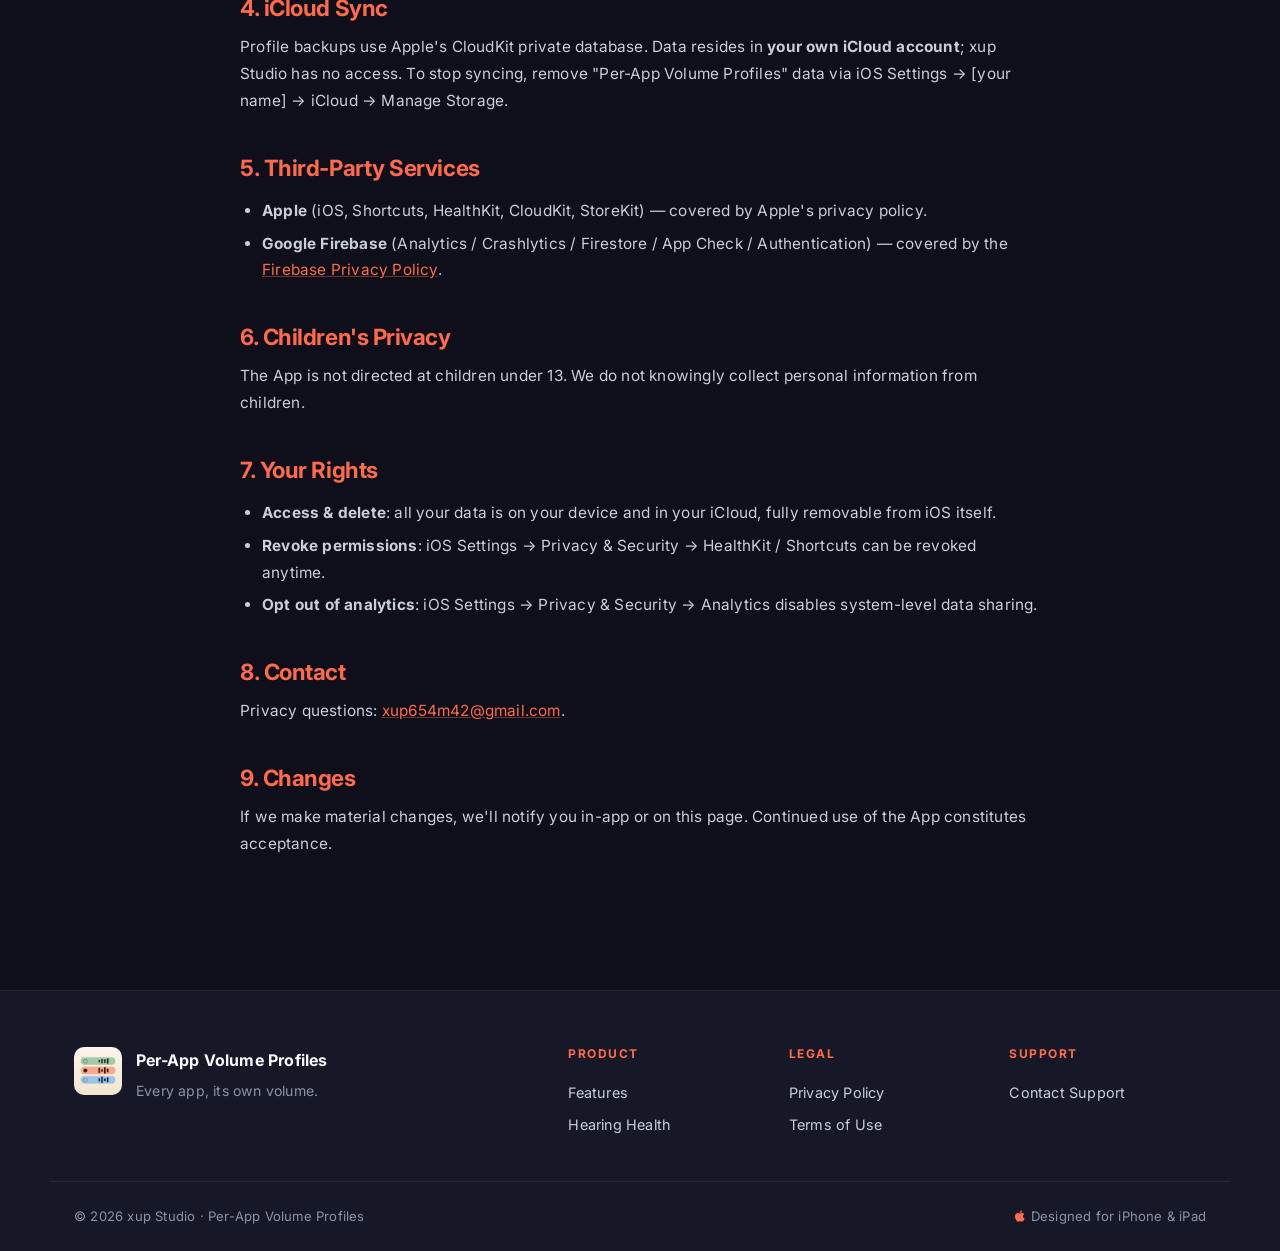
==== commit e6ef5118: "Replace support@xupstudio.com with xup654m42@gmail.com Single contact email across privacy, terms, a" ====
--- a/privacy.html
+++ b/privacy.html
@@ -118,7 +118,7 @@
                 </ul>
 
                 <h2>8. 聯絡我們</h2>
-                <p>有任何隱私問題請寄信至 <a href="mailto:support@xupstudio.com">support@xupstudio.com</a>。</p>
+                <p>有任何隱私問題請寄信至 <a href="mailto:xup654m42@gmail.com">xup654m42@gmail.com</a>。</p>
 
                 <h2>9. 變更</h2>
                 <p>本政策若有實質變更，會在 App 內或本網頁公告。持續使用本 App 視為接受新版政策。</p>
@@ -187,7 +187,7 @@
                 </ul>
 
                 <h2>8. Contact</h2>
-                <p>Privacy questions: <a href="mailto:support@xupstudio.com">support@xupstudio.com</a>.</p>
+                <p>Privacy questions: <a href="mailto:xup654m42@gmail.com">xup654m42@gmail.com</a>.</p>
 
                 <h2>9. Changes</h2>
                 <p>If we make material changes, we'll notify you in-app or on this page. Continued use of the App constitutes acceptance.</p>
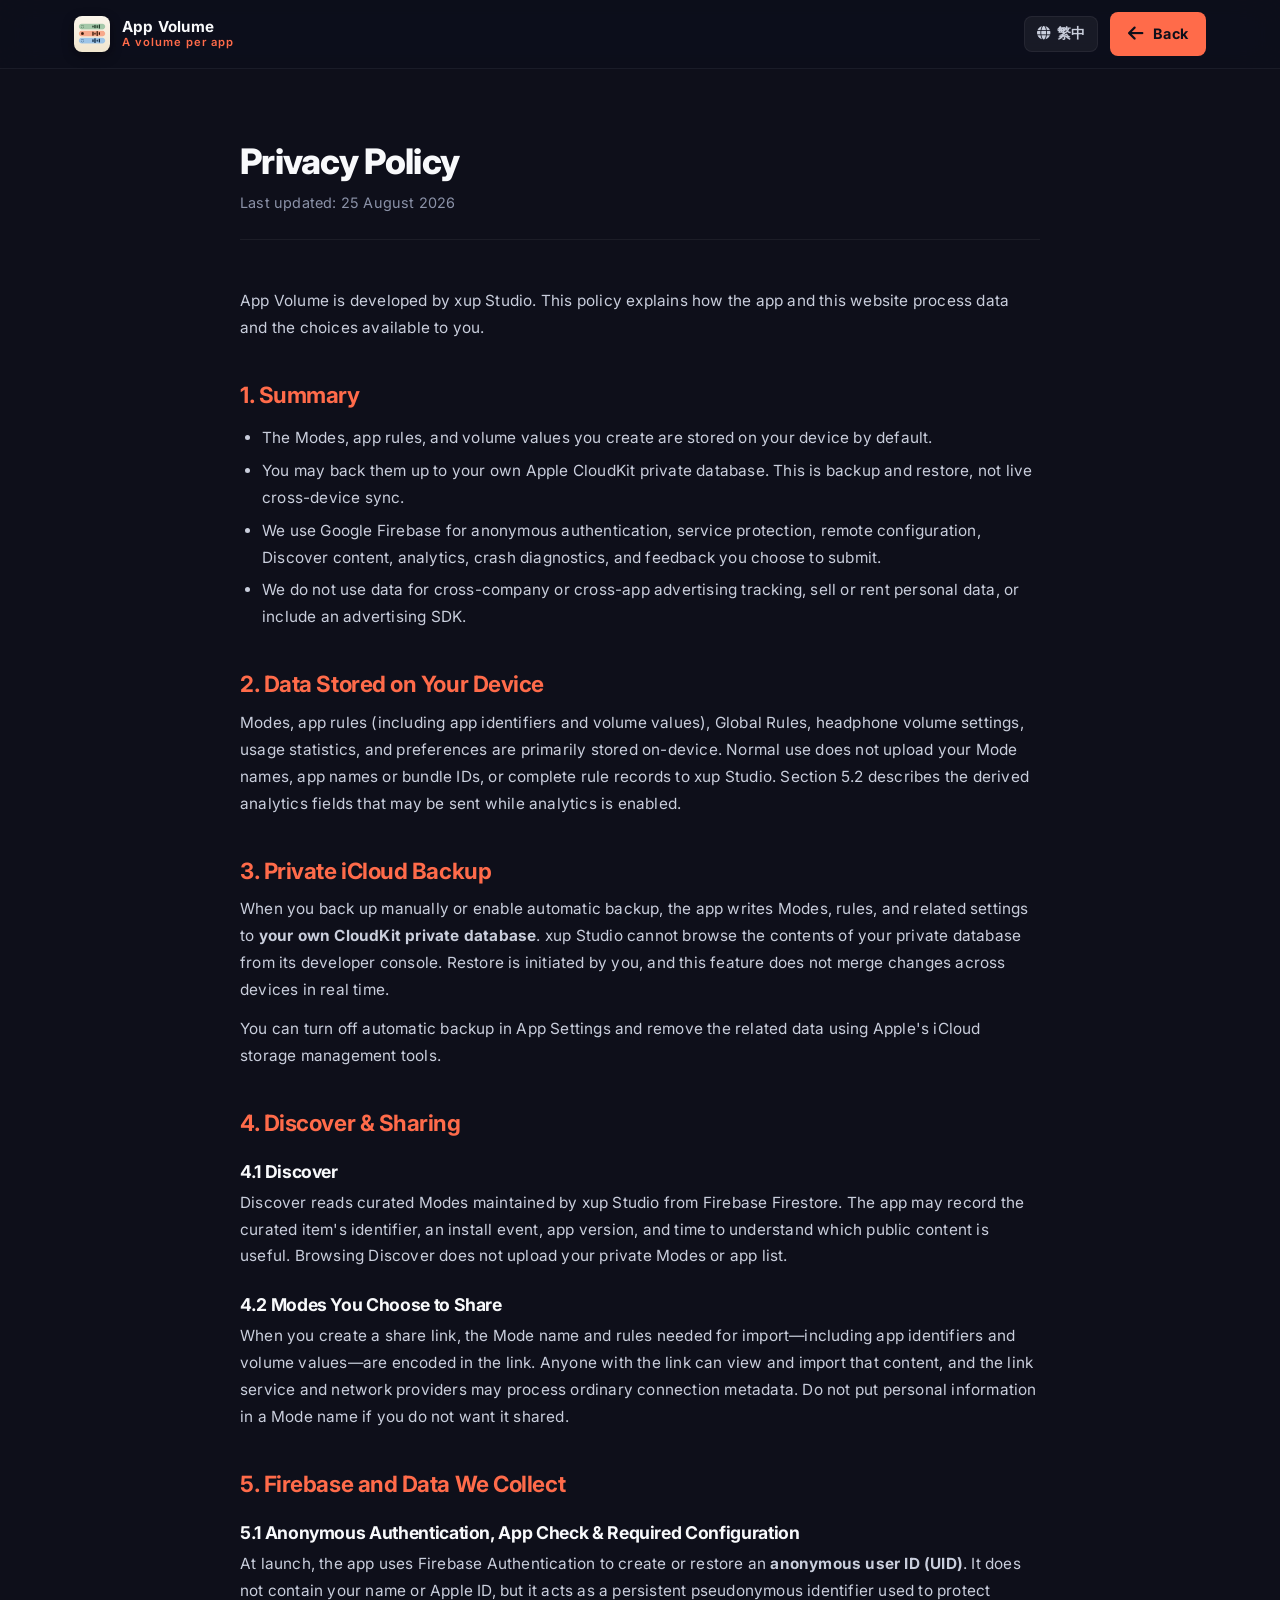
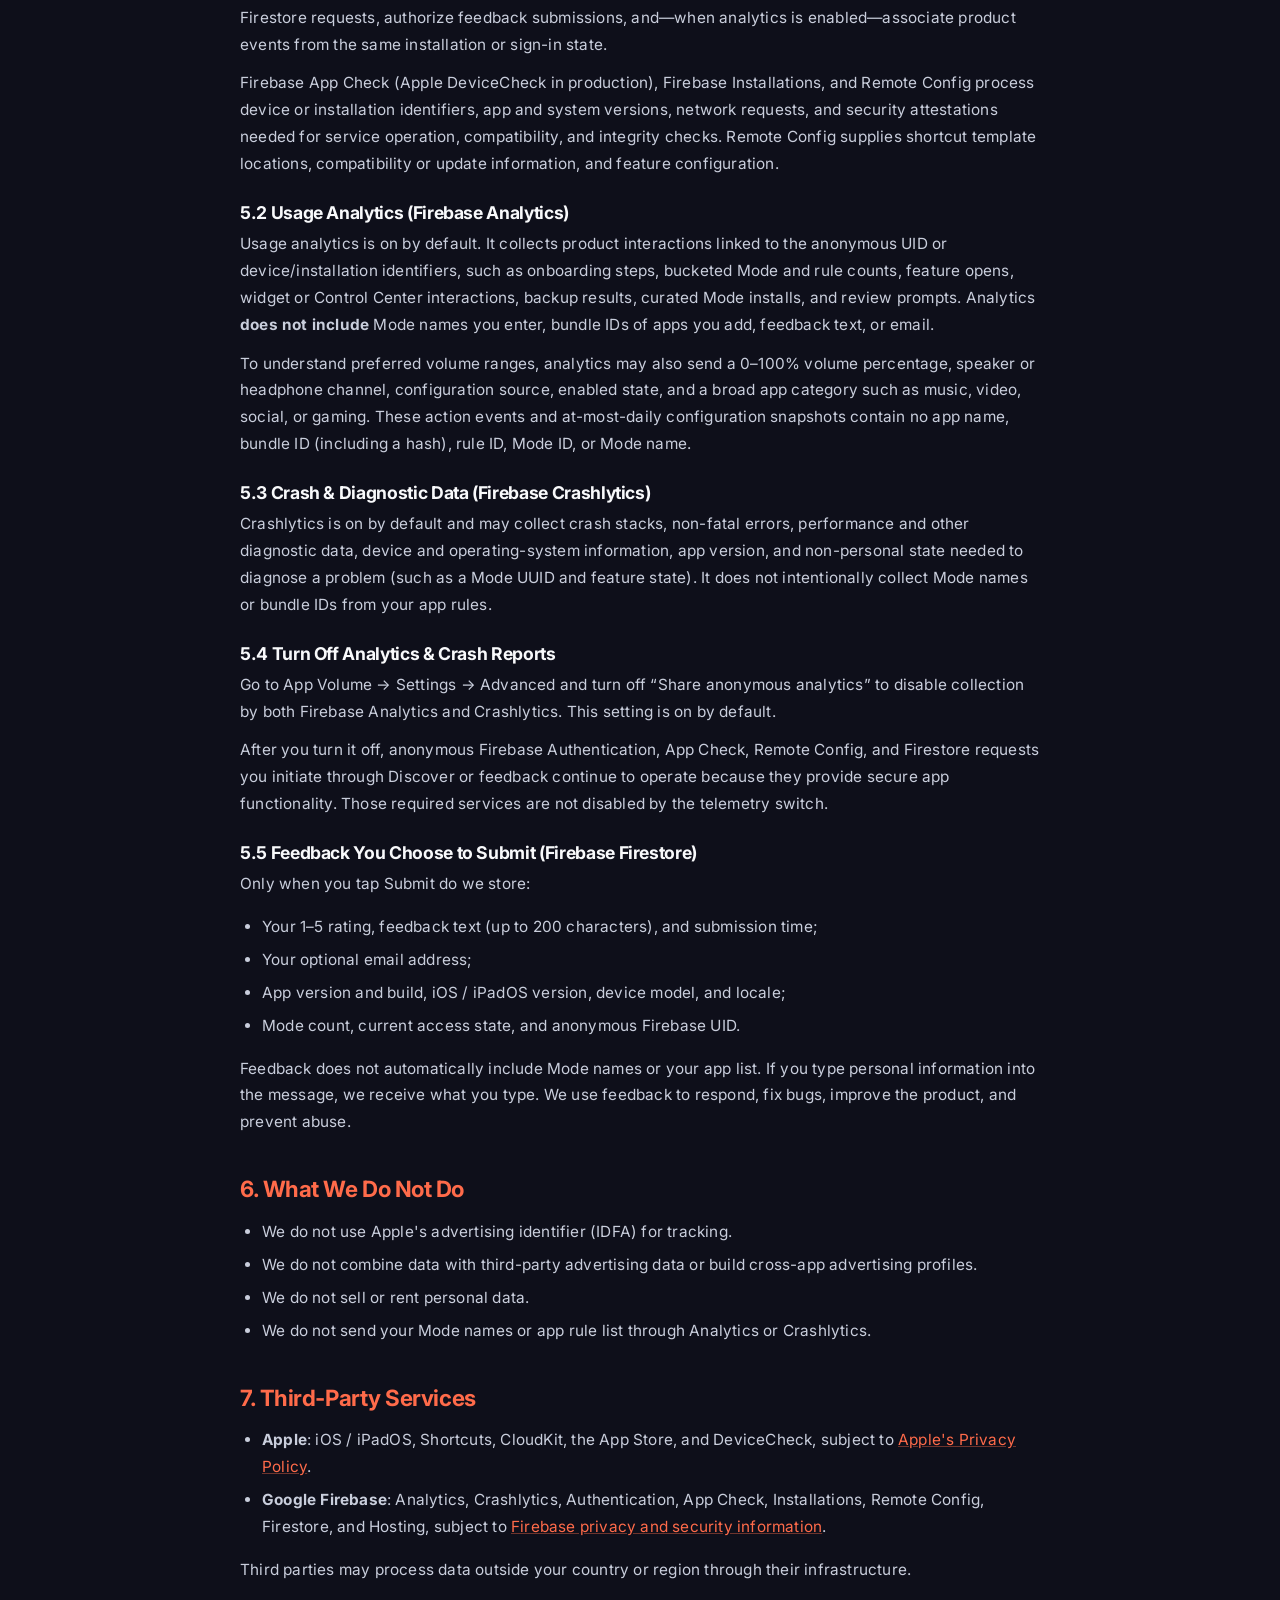
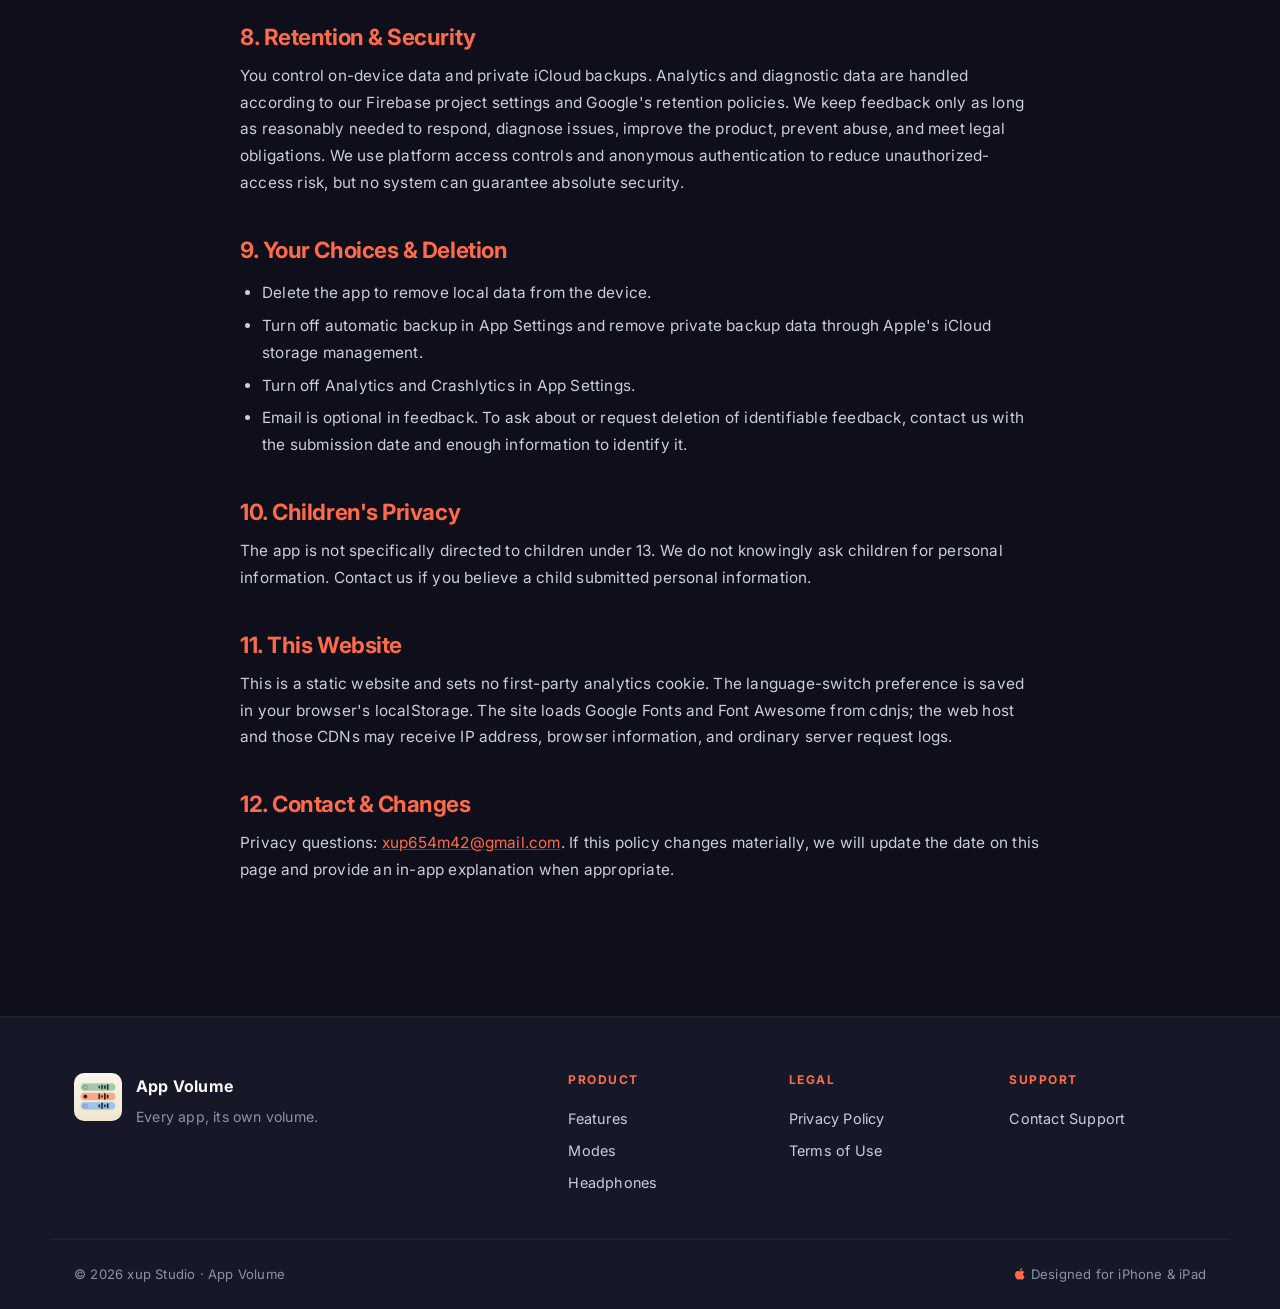
==== commit 91f20e77: "Update App Volume site and privacy disclosures" ====
--- a/privacy.html
+++ b/privacy.html
@@ -4,20 +4,15 @@
 <head>
     <meta charset="UTF-8">
     <meta name="viewport" content="width=device-width, initial-scale=1.0">
-    <title>Privacy Policy — Per-App Volume Profiles</title>
-    <meta name="description" content="Privacy Policy for Per-App Volume Profiles (AppVolume).">
+    <title>Privacy Policy — App Volume</title>
+    <meta name="description" content="Privacy Policy for App Volume.">
     <meta name="theme-color" content="#0E0F1A">
-
     <link rel="icon" href="assets/app-icon.png" type="image/png">
     <link rel="apple-touch-icon" href="assets/app-icon.png">
-
     <link rel="stylesheet" href="style.css">
-
     <link rel="preconnect" href="https://fonts.googleapis.com">
     <link rel="preconnect" href="https://fonts.gstatic.com" crossorigin>
-    <link
-        href="https://fonts.googleapis.com/css2?family=Inter:wght@400;500;600;700;800&family=Noto+Sans+TC:wght@400;500;700;800&display=swap"
-        rel="stylesheet">
+    <link href="https://fonts.googleapis.com/css2?family=Inter:wght@400;500;600;700;800&family=Noto+Sans+TC:wght@400;500;700;800&display=swap" rel="stylesheet">
     <link rel="stylesheet" href="https://cdnjs.cloudflare.com/ajax/libs/font-awesome/6.4.0/css/all.min.css">
 </head>
 
@@ -25,219 +20,209 @@
     <nav class="navbar">
         <div class="container nav-inner">
             <a href="index.html" class="nav-logo">
-                <img src="assets/app-icon.png" alt="Per-App Volume Profiles" class="nav-logo-img">
-                <div class="nav-logo-text">
-                    <span class="nav-logo-name">Per-App Volume Profiles</span>
-                    <span class="nav-logo-tag">AppVolume</span>
-                </div>
+                <img src="assets/app-icon.png" alt="App Volume" class="nav-logo-img">
+                <div class="nav-logo-text"><span class="nav-logo-name">App Volume</span><span class="nav-logo-tag" data-lang="zh">應用音量</span><span class="nav-logo-tag" data-lang="en" style="display:none;">A volume per app</span></div>
             </a>
             <div class="nav-actions">
-                <button class="lang-toggle" id="langToggle" aria-label="Switch language">
-                    <i class="fas fa-globe"></i>
-                    <span class="lang-toggle-text">EN</span>
-                </button>
-                <a href="index.html" class="btn btn-download">
-                    <i class="fas fa-arrow-left"></i>
-                    <span data-lang="zh">回首頁</span>
-                    <span data-lang="en" style="display:none;">Back</span>
-                </a>
+                <button type="button" class="lang-toggle" id="langToggle" aria-label="Switch language"><i class="fas fa-globe"></i><span class="lang-toggle-text">EN</span></button>
+                <a href="index.html" class="btn btn-download"><i class="fas fa-arrow-left"></i><span data-lang="zh">回首頁</span><span data-lang="en" style="display:none;">Back</span></a>
             </div>
         </div>
     </nav>
 
     <main class="container">
         <article class="legal-section">
-            <h1 data-lang="zh">隱私權政策</h1>
-            <h1 data-lang="en" style="display:none;">Privacy Policy</h1>
-
-            <p class="updated">
-                <span data-lang="zh">最後更新：2026 年 5 月 26 日</span>
-                <span data-lang="en" style="display:none;">Last updated: 26 May 2026</span>
-            </p>
-
-            <!-- zh -->
+            <h1 data-lang="zh">隱私權政策</h1><h1 data-lang="en" style="display:none;">Privacy Policy</h1>
+            <p class="updated"><span data-lang="zh">最後更新：2026 年 8 月 25 日</span><span data-lang="en" style="display:none;">Last updated: 25 August 2026</span></p>
+
             <div data-lang="zh">
-                <p>Per-App Volume Profiles（主畫面 icon 顯示為 <strong>AppVolume</strong>，以下簡稱「本 App」）由 xup Studio 開發。我們從第一天就為隱私而設計，本政策說明我們收集了什麼、為什麼、以及你的選擇。</p>
-
-                <h2>1. 簡而言之</h2>
-                <ul>
-                    <li>所有設定檔、規則、HealthKit 資料 <strong>只儲存在你的裝置與你的 iCloud 私人區</strong>。</li>
-                    <li>我們 <strong>沒有伺服器</strong> 儲存使用者的個人健康或行為資料。</li>
-                    <li>不接第三方廣告 SDK、不販售資料、不建立跨 App 使用畫像。</li>
-                </ul>
-
-                <h2>2. 我們收集的資訊</h2>
-
-                <h3>2.1 你在 App 內建立的內容（本機）</h3>
-                <p>設定檔、音量規則、觸發條件、自訂偏好設定。這些資料只儲存在裝置本機（SwiftData）與你的 iCloud 私人 CloudKit 區。我們的開發者無法從伺服器端讀取。</p>
-
-                <h3>2.2 HealthKit 資料（本機）</h3>
-                <p>若你授權，我們會讀取 <code>HKQuantityTypeIdentifier.headphoneAudioExposure</code>（耳機音量暴露）來呈現 7 天 / 24 小時趨勢與過量門檻提醒。HealthKit 原始資料 <strong>一律本機處理，從不離開你的裝置</strong>。</p>
-
-                <h3>2.3 匿名分析資料（Firebase Analytics）</h3>
-                <p>我們會記錄 <strong>匿名功能事件</strong>，例如：onboarding 步驟完成、widget 新增、設定檔建立次數、paywall 顯示次數、評分提示展示等。這些事件 <strong>不含</strong>：</p>
-                <ul>
-                    <li>你建立的設定檔名稱（使用者輸入）</li>
-                    <li>規則中的 target App bundle ID（可推斷使用習慣）</li>
-                    <li>HealthKit 原始 dB 數值</li>
-                    <li>email 或任何個人標識資訊</li>
-                </ul>
-
-                <h3>2.4 當機紀錄（Firebase Crashlytics）</h3>
-                <p>當 App 異常終止時，我們會收集匿名當機堆疊與當下的功能旗標（active profile ID 為 UUID、IAP 狀態為 free/pro）。這幫助我們修復 bug，不用於識別個人。</p>
-
-                <h3>2.5 回饋表單（Firebase Firestore）</h3>
-                <p>若你主動在設定頁送出回饋，我們會儲存：評分、留言、App 版本、iOS 版本、裝置型號、locale、活躍設定檔數量、是否為 Pro 訂閱者。Email 為選填。</p>
-
-                <h2>3. 我們不做什麼</h2>
-                <ul>
-                    <li>不接第三方廣告 SDK。</li>
-                    <li>不販售或出租任何資料給第三方。</li>
-                    <li>不建立跨 App 使用者畫像。</li>
-                    <li>不上傳你的 HealthKit 原始數據。</li>
-                    <li>不在 Analytics 中傳輸使用者輸入的字串。</li>
-                </ul>
-
-                <h2>4. iCloud 同步</h2>
-                <p>設定檔備份使用 Apple 的 CloudKit 私人區（private database）。資料儲存在 <strong>你自己的 iCloud 帳號</strong>，xup Studio 沒有讀取權限。停止同步時請在 iOS 設定 → [你的名字] → iCloud → 管理儲存空間中移除「Per-App Volume Profiles」的資料。</p>
-
-                <h2>5. 第三方服務</h2>
-                <ul>
-                    <li><strong>Apple</strong>（iOS、Shortcuts、HealthKit、CloudKit、StoreKit）— 受 Apple 隱私權政策保護。</li>
-                    <li><strong>Google Firebase</strong>（Analytics / Crashlytics / Firestore / App Check / Authentication）— 受 <a href="https://firebase.google.com/support/privacy" target="_blank" rel="noopener">Firebase 隱私權政策</a> 保護。</li>
-                </ul>
-
-                <h2>6. 兒童隱私</h2>
-                <p>本 App 不主動針對 13 歲以下兒童。我們不會在知情情況下收集兒童的個人資訊。</p>
-
-                <h2>7. 你的權利</h2>
-                <ul>
-                    <li><strong>查閱與刪除</strong>：所有資料皆在你的裝置與 iCloud 上，可直接在 iOS 系統內完整刪除。</li>
-                    <li><strong>撤回授權</strong>：iOS 設定 → 隱私權與安全性 → HealthKit / Shortcuts 可隨時撤回。</li>
-                    <li><strong>關閉分析</strong>：iOS 設定 → 隱私權與安全性 → Analytics 可關閉系統層級資料分享。</li>
-                </ul>
-
-                <h2>8. 聯絡我們</h2>
-                <p>有任何隱私問題請寄信至 <a href="mailto:xup654m42@gmail.com">xup654m42@gmail.com</a>。</p>
-
-                <h2>9. 變更</h2>
-                <p>本政策若有實質變更，會在 App 內或本網頁公告。持續使用本 App 視為接受新版政策。</p>
-            </div>
-
-            <!-- en -->
+                <p>App Volume（繁體中文名稱「應用音量」，以下稱「本 App」）由 xup Studio 開發。本政策說明本 App 與本網站如何處理資料，以及你可以做出的選擇。</p>
+
+                <h2>1. 重點摘要</h2>
+                <ul>
+                    <li>你建立的情境模式、App 規則與音量值預設保存在裝置上。</li>
+                    <li>你可以選擇備份到自己的 Apple CloudKit 私人資料庫；這是備份與還原，不是即時跨裝置同步。</li>
+                    <li>我們使用 Google Firebase 提供匿名驗證、服務保護、遠端設定、探索內容、分析、當機診斷與你主動送出的回饋。</li>
+                    <li>我們不使用資料做跨公司或跨 App 廣告追蹤，不出售或出租個人資料，也不使用廣告 SDK。</li>
+                </ul>
+
+                <h2>2. 保存在裝置上的資料</h2>
+                <p>情境模式、App 規則（包括 App 識別資訊與音量）、全域規則、耳機音量設定、使用統計與偏好設定主要儲存在裝置上。一般使用不會把你的情境模式名稱、App 名稱／bundle ID 或完整規則內容上傳給 xup Studio；啟用分析時可能傳送的衍生統計欄位詳見第 5.2 節。</p>
+
+                <h2>3. iCloud 私人備份</h2>
+                <p>當你手動備份或開啟自動備份時，本 App 會把情境模式、規則與相關設定寫入<strong>你自己的 CloudKit 私人資料庫</strong>。xup Studio 無法在開發者後台瀏覽你的私人資料庫內容。還原是由你主動執行；本功能不會即時合併多台裝置上的變更。</p>
+                <p>你可以在本 App 設定中關閉自動備份，並透過 Apple 的 iCloud 儲存空間管理工具刪除相關資料。</p>
+
+                <h2>4. 探索與分享</h2>
+                <h3>4.1 探索</h3>
+                <p>「探索」會從 Firebase Firestore 讀取 xup Studio 維護的精選情境模式。本 App 可能記錄精選項目的識別碼、安裝事件、App 版本與時間，以評估哪些公開內容有用；瀏覽精選內容不會上傳你的私人情境模式或 App 清單。</p>
+
+                <h3>4.2 你主動分享的情境模式</h3>
+                <p>建立分享連結時，情境模式名稱與匯入所需規則（包括 App 識別資訊與音量值）會被編碼到連結中。任何取得連結的人都可以查看並匯入這些內容，連結服務與網路提供者也可能處理一般連線中繼資料。請不要在模式名稱中放入不希望分享的個人資訊。</p>
+
+                <h2>5. Firebase 與我們收集的資料</h2>
+                <h3>5.1 匿名驗證、App Check 與必要設定服務</h3>
+                <p>本 App 啟動時會使用 Firebase Authentication 建立或恢復一個<strong>匿名使用者 ID（UID）</strong>。它不包含你的姓名或 Apple ID，但會作為持續的假名識別碼，用於保護 Firestore 請求、授權回饋提交，並在分析開啟時連結同一安裝或登入狀態的產品事件。</p>
+                <p>Firebase App Check（正式版使用 Apple DeviceCheck）、Firebase Installations 與 Remote Config 會處理服務運作、相容性與完整性檢查所需的裝置／安裝識別碼、App 與系統版本、網路請求及安全證明。Remote Config 用來取得捷徑範本位置、相容性／更新資訊與功能設定。</p>
+
+                <h3>5.2 使用分析（Firebase Analytics）</h3>
+                <p>使用分析預設開啟，會收集與匿名 UID 或裝置／安裝識別碼連結的產品互動，例如導引步驟、情境模式與規則數量的分桶、功能開啟、Widget／控制中心互動、備份結果、精選模式安裝與評分提示。分析資料<strong>不包含</strong>你輸入的情境模式名稱、你加入的 App bundle ID、回饋文字或 email。</p>
+                <p>為了解使用者偏好的音量範圍，分析也可能傳送 0–100% 的音量百分比、喇叭或耳機聲道、設定來源、是否啟用，以及粗略 App 類別（例如音樂、影片、社群或遊戲）。這些操作事件與每日最多一次的設定狀態快照不包含 App 名稱、bundle ID（包括其雜湊）、規則 ID、情境模式 ID 或情境模式名稱。</p>
+
+                <h3>5.3 當機與診斷（Firebase Crashlytics）</h3>
+                <p>Crashlytics 預設開啟，可能收集當機堆疊、非致命錯誤、效能與其他診斷資料、裝置／作業系統資訊、App 版本，以及診斷問題所需的非個人狀態（例如情境模式 UUID 與功能狀態）。它不會刻意收集模式名稱或 App 規則中的 bundle ID。</p>
+
+                <h3>5.4 關閉分析與當機回報</h3>
+                <p>前往 App Volume → 設定 → 進階，關閉「分享匿名使用分析」，即可同時停用 Firebase Analytics 與 Crashlytics 收集。這個開關預設為開啟。</p>
+                <p>關閉後，為了讓本 App 提供安全且可用的線上功能，匿名 Firebase Authentication、App Check、Remote Config，以及你主動使用「探索」或送出回饋時的 Firestore 請求仍會運作。這些必要服務不會因遙測開關而停用。</p>
+
+                <h3>5.5 你主動送出的回饋（Firebase Firestore）</h3>
+                <p>只有在你按下送出時，我們才會儲存以下資料：</p>
+                <ul>
+                    <li>1–5 分評分、回饋文字（最多 200 字）與提交時間；</li>
+                    <li>選填的 email；</li>
+                    <li>App 版本與 build、iOS / iPadOS 版本、裝置型號與語言；</li>
+                    <li>情境模式數量、目前存取狀態與匿名 Firebase UID。</li>
+                </ul>
+                <p>回饋不會自動附上情境模式名稱或 App 清單。若你自行在回饋文字中輸入個人資訊，我們會收到那些內容。回饋用於回覆問題、修復錯誤、改善產品與防止濫用。</p>
+
+                <h2>6. 我們不做的事</h2>
+                <ul>
+                    <li>不使用 Apple 的廣告識別碼（IDFA）做追蹤。</li>
+                    <li>不把資料與第三方廣告資料結合，也不建立跨 App 廣告使用者畫像。</li>
+                    <li>不出售或出租個人資料。</li>
+                    <li>不在 Analytics 或 Crashlytics 中傳送你的模式名稱或 App 規則清單。</li>
+                </ul>
+
+                <h2>7. 第三方服務</h2>
+                <ul>
+                    <li><strong>Apple</strong>：iOS / iPadOS、「捷徑」、CloudKit、App Store 與 DeviceCheck。受 <a href="https://www.apple.com/legal/privacy/" target="_blank" rel="noopener">Apple 隱私權政策</a> 規範。</li>
+                    <li><strong>Google Firebase</strong>：Analytics、Crashlytics、Authentication、App Check、Installations、Remote Config、Firestore 與 Hosting。受 <a href="https://firebase.google.com/support/privacy" target="_blank" rel="noopener">Firebase 隱私權與安全資訊</a> 規範。</li>
+                </ul>
+                <p>第三方可能依其基礎設施在你所在國家／地區以外處理資料。</p>
+
+                <h2>8. 保留與安全</h2>
+                <p>裝置與 iCloud 私人備份資料由你控制。分析與診斷資料依 Firebase 專案設定及 Google 的保留政策處理。回饋資料只在回覆、診斷、改善產品、防濫用與履行法律義務所需期間保留。我們使用平台存取控制與匿名驗證降低未授權存取風險，但任何系統都無法保證絕對安全。</p>
+
+                <h2>9. 你的選擇與刪除</h2>
+                <ul>
+                    <li>刪除 App 可移除裝置上的本機資料。</li>
+                    <li>可在 App 設定關閉自動備份，並在 Apple 的 iCloud 儲存空間管理中刪除私人備份。</li>
+                    <li>可在 App 設定關閉 Analytics 與 Crashlytics。</li>
+                    <li>回饋 email 是選填；若要詢問或要求刪除可識別的回饋，請聯絡我們並提供提交日期與足以辨識該筆回饋的資訊。</li>
+                </ul>
+
+                <h2>10. 兒童隱私</h2>
+                <p>本 App 不是特別為 13 歲以下兒童設計。我們不會在知情情況下要求兒童提供個人資訊；若你認為兒童已提交個人資訊，請聯絡我們。</p>
+
+                <h2>11. 本網站</h2>
+                <p>本網站是靜態網站，沒有自行設定分析 cookie。語言切換偏好會保存在瀏覽器的 localStorage。本網站載入 Google Fonts 與 cdnjs 的 Font Awesome；網站主機與這些 CDN 可能收到 IP 位址、瀏覽器資訊與一般伺服器請求紀錄。</p>
+
+                <h2>12. 聯絡與政策變更</h2>
+                <p>隱私問題請寄至 <a href="mailto:xup654m42@gmail.com">xup654m42@gmail.com</a>。若本政策有實質變更，我們會更新本頁日期，並在適當時於 App 內說明。</p>
+            </div>
+
             <div data-lang="en" style="display:none;">
-                <p>Per-App Volume Profiles (Home Screen icon labeled <strong>AppVolume</strong>; hereafter "the App") is developed by xup Studio. We designed for privacy from day one. This policy explains what we collect, why, and what choices you have.</p>
-
-                <h2>1. TL;DR</h2>
-                <ul>
-                    <li>Every profile, rule, and HealthKit reading <strong>lives only on your device and in your iCloud private zone</strong>.</li>
-                    <li>We <strong>operate no server</strong> that holds your personal health or behavioral data.</li>
-                    <li>No third-party ad SDKs. No data sale. No cross-app behavioral profiling.</li>
-                </ul>
-
-                <h2>2. Information We Collect</h2>
-
-                <h3>2.1 Content You Create In-App (On-Device)</h3>
-                <p>Profiles, volume rules, triggers, custom preferences. This data lives only in on-device storage (SwiftData) and your iCloud private CloudKit zone. Our developers cannot read it from a server.</p>
-
-                <h3>2.2 HealthKit Data (On-Device)</h3>
-                <p>If you authorize it, we read <code>HKQuantityTypeIdentifier.headphoneAudioExposure</code> to render 7-day / 24-hour trends and threshold alerts. Raw HealthKit data <strong>is processed entirely on-device and never leaves your phone</strong>.</p>
-
-                <h3>2.3 Anonymous Analytics (Firebase Analytics)</h3>
-                <p>We log <strong>anonymous feature events</strong> such as: onboarding step completion, widget added, profile creations, paywall views, review prompt shown. These events <strong>do not</strong> include:</p>
-                <ul>
-                    <li>The names of profiles you create (user input)</li>
-                    <li>Target app bundle IDs in your rules (could imply usage habits)</li>
-                    <li>Raw HealthKit dB readings</li>
-                    <li>Email or any personally identifying information</li>
-                </ul>
-
-                <h3>2.4 Crash Reports (Firebase Crashlytics)</h3>
-                <p>When the App crashes, we collect an anonymous crash stack along with feature flags (active profile ID as UUID, IAP state as free/pro). This helps us fix bugs and is not used to identify individuals.</p>
-
-                <h3>2.5 Feedback Form (Firebase Firestore)</h3>
-                <p>If you voluntarily submit feedback from Settings, we store: rating, message body, app version, iOS version, device model, locale, active profile count, Pro subscriber status. Email is optional.</p>
-
-                <h2>3. What We Don't Do</h2>
-                <ul>
-                    <li>No third-party ad SDKs.</li>
-                    <li>No selling or renting your data to anyone.</li>
-                    <li>No cross-app behavioral profiles.</li>
-                    <li>No uploading of your raw HealthKit readings.</li>
-                    <li>No user-typed strings transmitted in Analytics.</li>
-                </ul>
-
-                <h2>4. iCloud Sync</h2>
-                <p>Profile backups use Apple's CloudKit private database. Data resides in <strong>your own iCloud account</strong>; xup Studio has no access. To stop syncing, remove "Per-App Volume Profiles" data via iOS Settings → [your name] → iCloud → Manage Storage.</p>
-
-                <h2>5. Third-Party Services</h2>
-                <ul>
-                    <li><strong>Apple</strong> (iOS, Shortcuts, HealthKit, CloudKit, StoreKit) — covered by Apple's privacy policy.</li>
-                    <li><strong>Google Firebase</strong> (Analytics / Crashlytics / Firestore / App Check / Authentication) — covered by the <a href="https://firebase.google.com/support/privacy" target="_blank" rel="noopener">Firebase Privacy Policy</a>.</li>
-                </ul>
-
-                <h2>6. Children's Privacy</h2>
-                <p>The App is not directed at children under 13. We do not knowingly collect personal information from children.</p>
-
-                <h2>7. Your Rights</h2>
-                <ul>
-                    <li><strong>Access &amp; delete</strong>: all your data is on your device and in your iCloud, fully removable from iOS itself.</li>
-                    <li><strong>Revoke permissions</strong>: iOS Settings → Privacy &amp; Security → HealthKit / Shortcuts can be revoked anytime.</li>
-                    <li><strong>Opt out of analytics</strong>: iOS Settings → Privacy &amp; Security → Analytics disables system-level data sharing.</li>
-                </ul>
-
-                <h2>8. Contact</h2>
-                <p>Privacy questions: <a href="mailto:xup654m42@gmail.com">xup654m42@gmail.com</a>.</p>
-
-                <h2>9. Changes</h2>
-                <p>If we make material changes, we'll notify you in-app or on this page. Continued use of the App constitutes acceptance.</p>
+                <p>App Volume is developed by xup Studio. This policy explains how the app and this website process data and the choices available to you.</p>
+
+                <h2>1. Summary</h2>
+                <ul>
+                    <li>The Modes, app rules, and volume values you create are stored on your device by default.</li>
+                    <li>You may back them up to your own Apple CloudKit private database. This is backup and restore, not live cross-device sync.</li>
+                    <li>We use Google Firebase for anonymous authentication, service protection, remote configuration, Discover content, analytics, crash diagnostics, and feedback you choose to submit.</li>
+                    <li>We do not use data for cross-company or cross-app advertising tracking, sell or rent personal data, or include an advertising SDK.</li>
+                </ul>
+
+                <h2>2. Data Stored on Your Device</h2>
+                <p>Modes, app rules (including app identifiers and volume values), Global Rules, headphone volume settings, usage statistics, and preferences are primarily stored on-device. Normal use does not upload your Mode names, app names or bundle IDs, or complete rule records to xup Studio. Section 5.2 describes the derived analytics fields that may be sent while analytics is enabled.</p>
+
+                <h2>3. Private iCloud Backup</h2>
+                <p>When you back up manually or enable automatic backup, the app writes Modes, rules, and related settings to <strong>your own CloudKit private database</strong>. xup Studio cannot browse the contents of your private database from its developer console. Restore is initiated by you, and this feature does not merge changes across devices in real time.</p>
+                <p>You can turn off automatic backup in App Settings and remove the related data using Apple's iCloud storage management tools.</p>
+
+                <h2>4. Discover &amp; Sharing</h2>
+                <h3>4.1 Discover</h3>
+                <p>Discover reads curated Modes maintained by xup Studio from Firebase Firestore. The app may record the curated item's identifier, an install event, app version, and time to understand which public content is useful. Browsing Discover does not upload your private Modes or app list.</p>
+
+                <h3>4.2 Modes You Choose to Share</h3>
+                <p>When you create a share link, the Mode name and rules needed for import—including app identifiers and volume values—are encoded in the link. Anyone with the link can view and import that content, and the link service and network providers may process ordinary connection metadata. Do not put personal information in a Mode name if you do not want it shared.</p>
+
+                <h2>5. Firebase and Data We Collect</h2>
+                <h3>5.1 Anonymous Authentication, App Check &amp; Required Configuration</h3>
+                <p>At launch, the app uses Firebase Authentication to create or restore an <strong>anonymous user ID (UID)</strong>. It does not contain your name or Apple ID, but it acts as a persistent pseudonymous identifier used to protect Firestore requests, authorize feedback submissions, and—when analytics is enabled—associate product events from the same installation or sign-in state.</p>
+                <p>Firebase App Check (Apple DeviceCheck in production), Firebase Installations, and Remote Config process device or installation identifiers, app and system versions, network requests, and security attestations needed for service operation, compatibility, and integrity checks. Remote Config supplies shortcut template locations, compatibility or update information, and feature configuration.</p>
+
+                <h3>5.2 Usage Analytics (Firebase Analytics)</h3>
+                <p>Usage analytics is on by default. It collects product interactions linked to the anonymous UID or device/installation identifiers, such as onboarding steps, bucketed Mode and rule counts, feature opens, widget or Control Center interactions, backup results, curated Mode installs, and review prompts. Analytics <strong>does not include</strong> Mode names you enter, bundle IDs of apps you add, feedback text, or email.</p>
+                <p>To understand preferred volume ranges, analytics may also send a 0–100% volume percentage, speaker or headphone channel, configuration source, enabled state, and a broad app category such as music, video, social, or gaming. These action events and at-most-daily configuration snapshots contain no app name, bundle ID (including a hash), rule ID, Mode ID, or Mode name.</p>
+
+                <h3>5.3 Crash &amp; Diagnostic Data (Firebase Crashlytics)</h3>
+                <p>Crashlytics is on by default and may collect crash stacks, non-fatal errors, performance and other diagnostic data, device and operating-system information, app version, and non-personal state needed to diagnose a problem (such as a Mode UUID and feature state). It does not intentionally collect Mode names or bundle IDs from your app rules.</p>
+
+                <h3>5.4 Turn Off Analytics &amp; Crash Reports</h3>
+                <p>Go to App Volume → Settings → Advanced and turn off “Share anonymous analytics” to disable collection by both Firebase Analytics and Crashlytics. This setting is on by default.</p>
+                <p>After you turn it off, anonymous Firebase Authentication, App Check, Remote Config, and Firestore requests you initiate through Discover or feedback continue to operate because they provide secure app functionality. Those required services are not disabled by the telemetry switch.</p>
+
+                <h3>5.5 Feedback You Choose to Submit (Firebase Firestore)</h3>
+                <p>Only when you tap Submit do we store:</p>
+                <ul>
+                    <li>Your 1–5 rating, feedback text (up to 200 characters), and submission time;</li>
+                    <li>Your optional email address;</li>
+                    <li>App version and build, iOS / iPadOS version, device model, and locale;</li>
+                    <li>Mode count, current access state, and anonymous Firebase UID.</li>
+                </ul>
+                <p>Feedback does not automatically include Mode names or your app list. If you type personal information into the message, we receive what you type. We use feedback to respond, fix bugs, improve the product, and prevent abuse.</p>
+
+                <h2>6. What We Do Not Do</h2>
+                <ul>
+                    <li>We do not use Apple's advertising identifier (IDFA) for tracking.</li>
+                    <li>We do not combine data with third-party advertising data or build cross-app advertising profiles.</li>
+                    <li>We do not sell or rent personal data.</li>
+                    <li>We do not send your Mode names or app rule list through Analytics or Crashlytics.</li>
+                </ul>
+
+                <h2>7. Third-Party Services</h2>
+                <ul>
+                    <li><strong>Apple</strong>: iOS / iPadOS, Shortcuts, CloudKit, the App Store, and DeviceCheck, subject to <a href="https://www.apple.com/legal/privacy/" target="_blank" rel="noopener">Apple's Privacy Policy</a>.</li>
+                    <li><strong>Google Firebase</strong>: Analytics, Crashlytics, Authentication, App Check, Installations, Remote Config, Firestore, and Hosting, subject to <a href="https://firebase.google.com/support/privacy" target="_blank" rel="noopener">Firebase privacy and security information</a>.</li>
+                </ul>
+                <p>Third parties may process data outside your country or region through their infrastructure.</p>
+
+                <h2>8. Retention &amp; Security</h2>
+                <p>You control on-device data and private iCloud backups. Analytics and diagnostic data are handled according to our Firebase project settings and Google's retention policies. We keep feedback only as long as reasonably needed to respond, diagnose issues, improve the product, prevent abuse, and meet legal obligations. We use platform access controls and anonymous authentication to reduce unauthorized-access risk, but no system can guarantee absolute security.</p>
+
+                <h2>9. Your Choices &amp; Deletion</h2>
+                <ul>
+                    <li>Delete the app to remove local data from the device.</li>
+                    <li>Turn off automatic backup in App Settings and remove private backup data through Apple's iCloud storage management.</li>
+                    <li>Turn off Analytics and Crashlytics in App Settings.</li>
+                    <li>Email is optional in feedback. To ask about or request deletion of identifiable feedback, contact us with the submission date and enough information to identify it.</li>
+                </ul>
+
+                <h2>10. Children's Privacy</h2>
+                <p>The app is not specifically directed to children under 13. We do not knowingly ask children for personal information. Contact us if you believe a child submitted personal information.</p>
+
+                <h2>11. This Website</h2>
+                <p>This is a static website and sets no first-party analytics cookie. The language-switch preference is saved in your browser's localStorage. The site loads Google Fonts and Font Awesome from cdnjs; the web host and those CDNs may receive IP address, browser information, and ordinary server request logs.</p>
+
+                <h2>12. Contact &amp; Changes</h2>
+                <p>Privacy questions: <a href="mailto:xup654m42@gmail.com">xup654m42@gmail.com</a>. If this policy changes materially, we will update the date on this page and provide an in-app explanation when appropriate.</p>
             </div>
         </article>
     </main>
 
     <footer class="footer">
         <div class="container footer-grid">
-            <div class="footer-brand">
-                <img src="assets/app-icon.png" alt="" class="footer-logo">
-                <div>
-                    <strong>Per-App Volume Profiles</strong>
-                    <span data-lang="zh">每個 App，都有它自己的音量。</span>
-                    <span data-lang="en" style="display:none;">Every app, its own volume.</span>
-                </div>
-            </div>
+            <div class="footer-brand"><img src="assets/app-icon.png" alt="" class="footer-logo"><div><strong>App Volume</strong><span data-lang="zh">每個 App，都有它自己的音量。</span><span data-lang="en" style="display:none;">Every app, its own volume.</span></div></div>
             <div class="footer-cols">
-                <div class="footer-col">
-                    <h5 data-lang="zh">產品</h5>
-                    <h5 data-lang="en" style="display:none;">Product</h5>
-                    <a href="index.html#features" data-lang="zh">功能</a>
-                    <a href="index.html#features" data-lang="en" style="display:none;">Features</a>
-                    <a href="index.html#hearing" data-lang="zh">聽力健康</a>
-                    <a href="index.html#hearing" data-lang="en" style="display:none;">Hearing Health</a>
-                </div>
-                <div class="footer-col">
-                    <h5 data-lang="zh">法律</h5>
-                    <h5 data-lang="en" style="display:none;">Legal</h5>
-                    <a href="privacy.html" data-lang="zh">隱私權政策</a>
-                    <a href="privacy.html" data-lang="en" style="display:none;">Privacy Policy</a>
-                    <a href="terms.html" data-lang="zh">使用條款</a>
-                    <a href="terms.html" data-lang="en" style="display:none;">Terms of Use</a>
-                </div>
-                <div class="footer-col">
-                    <h5 data-lang="zh">支援</h5>
-                    <h5 data-lang="en" style="display:none;">Support</h5>
-                    <a href="support.html" data-lang="zh">聯絡支援</a>
-                    <a href="support.html" data-lang="en" style="display:none;">Contact Support</a>
-                </div>
+                <div class="footer-col"><h5 data-lang="zh">產品</h5><h5 data-lang="en" style="display:none;">Product</h5><a href="index.html#features" data-lang="zh">功能</a><a href="index.html#features" data-lang="en" style="display:none;">Features</a><a href="index.html#modes" data-lang="zh">情境模式</a><a href="index.html#modes" data-lang="en" style="display:none;">Modes</a><a href="index.html#headphones" data-lang="zh">耳機音量</a><a href="index.html#headphones" data-lang="en" style="display:none;">Headphones</a></div>
+                <div class="footer-col"><h5 data-lang="zh">法律</h5><h5 data-lang="en" style="display:none;">Legal</h5><a href="privacy.html" data-lang="zh">隱私權政策</a><a href="privacy.html" data-lang="en" style="display:none;">Privacy Policy</a><a href="terms.html" data-lang="zh">使用條款</a><a href="terms.html" data-lang="en" style="display:none;">Terms of Use</a></div>
+                <div class="footer-col"><h5 data-lang="zh">支援</h5><h5 data-lang="en" style="display:none;">Support</h5><a href="support.html" data-lang="zh">聯絡支援</a><a href="support.html" data-lang="en" style="display:none;">Contact Support</a></div>
             </div>
         </div>
-        <div class="footer-bottom">
-            <span>© 2026 xup Studio · Per-App Volume Profiles</span>
-            <span class="footer-badge"><i class="fab fa-apple"></i> Designed for iPhone &amp; iPad</span>
-        </div>
+        <div class="footer-bottom"><span>© 2026 xup Studio · App Volume</span><span class="footer-badge"><i class="fab fa-apple"></i> Designed for iPhone &amp; iPad</span></div>
     </footer>
-
-    <script src="js/i18n.js"></script>
-    <script src="js/main.js"></script>
+    <script src="js/i18n.js"></script><script src="js/main.js"></script>
 </body>
 
 </html>
--- a/style.css
+++ b/style.css
@@ -744,6 +744,17 @@
     box-shadow: none;
 }
 
+.mode-night-icon { background: linear-gradient(135deg, #FF6B4A, #FFB347); }
+.mode-public-icon { background: linear-gradient(135deg, #F472B6, #FB7185); }
+.mode-gaming-icon { background: linear-gradient(135deg, #A78BFA, #EC4899); }
+.mode-social-icon { background: linear-gradient(135deg, #34D399, #60A5FA); }
+
+.mode-none-pack { --pack-gradient: linear-gradient(135deg, #64748B, #94A3B8); }
+.mode-night-pack { --pack-gradient: linear-gradient(135deg, #FF6B4A, #FFB347); }
+.mode-public-pack { --pack-gradient: linear-gradient(135deg, #F472B6, #FB7185); }
+.mode-gaming-pack { --pack-gradient: linear-gradient(135deg, #A78BFA, #EC4899); }
+.mode-social-pack { --pack-gradient: linear-gradient(135deg, #34D399, #60A5FA); }
+
 /* =========================================
    10. HEARING HEALTH
    ========================================= */
@@ -797,6 +808,61 @@
     font-size: 0.7rem;
     flex-shrink: 0;
     margin-top: 2px;
+}
+
+/* Bluetooth helper setup visual */
+.helper-flow {
+    background: var(--bg-card);
+    border: 1px solid var(--border-subtle);
+    border-radius: var(--radius-xl);
+    padding: 32px;
+    box-shadow: 0 24px 60px rgba(0, 0, 0, 0.3);
+}
+
+.helper-card {
+    display: flex;
+    align-items: center;
+    gap: 16px;
+    padding: 18px;
+    border: 1px solid var(--border-subtle);
+    border-radius: var(--radius-lg);
+    background: rgba(255, 255, 255, 0.025);
+    text-align: left;
+}
+
+.helper-card.active {
+    border-color: rgba(255, 107, 74, 0.5);
+    background: rgba(255, 107, 74, 0.08);
+}
+
+.helper-icon {
+    width: 48px;
+    height: 48px;
+    border-radius: 14px;
+    display: inline-flex;
+    align-items: center;
+    justify-content: center;
+    flex-shrink: 0;
+    color: var(--accent-light);
+    background: rgba(255, 107, 74, 0.12);
+    font-size: 1.2rem;
+}
+
+.helper-card strong,
+.helper-card span:not(.helper-icon) {
+    display: block;
+}
+
+.helper-card span:not(.helper-icon) {
+    margin-top: 4px;
+    color: var(--text-muted);
+    font-size: 0.88rem;
+}
+
+.helper-arrow {
+    padding: 10px 0;
+    color: var(--text-muted);
+    text-align: center;
 }
 
 /* ===== dB METER ===== */
@@ -909,9 +975,9 @@
 
 .privacy-grid {
     display: grid;
-    grid-template-columns: repeat(2, 1fr);
+    grid-template-columns: repeat(3, 1fr);
     gap: 20px;
-    max-width: 920px;
+    max-width: 1000px;
     margin: 0 auto;
 }
 
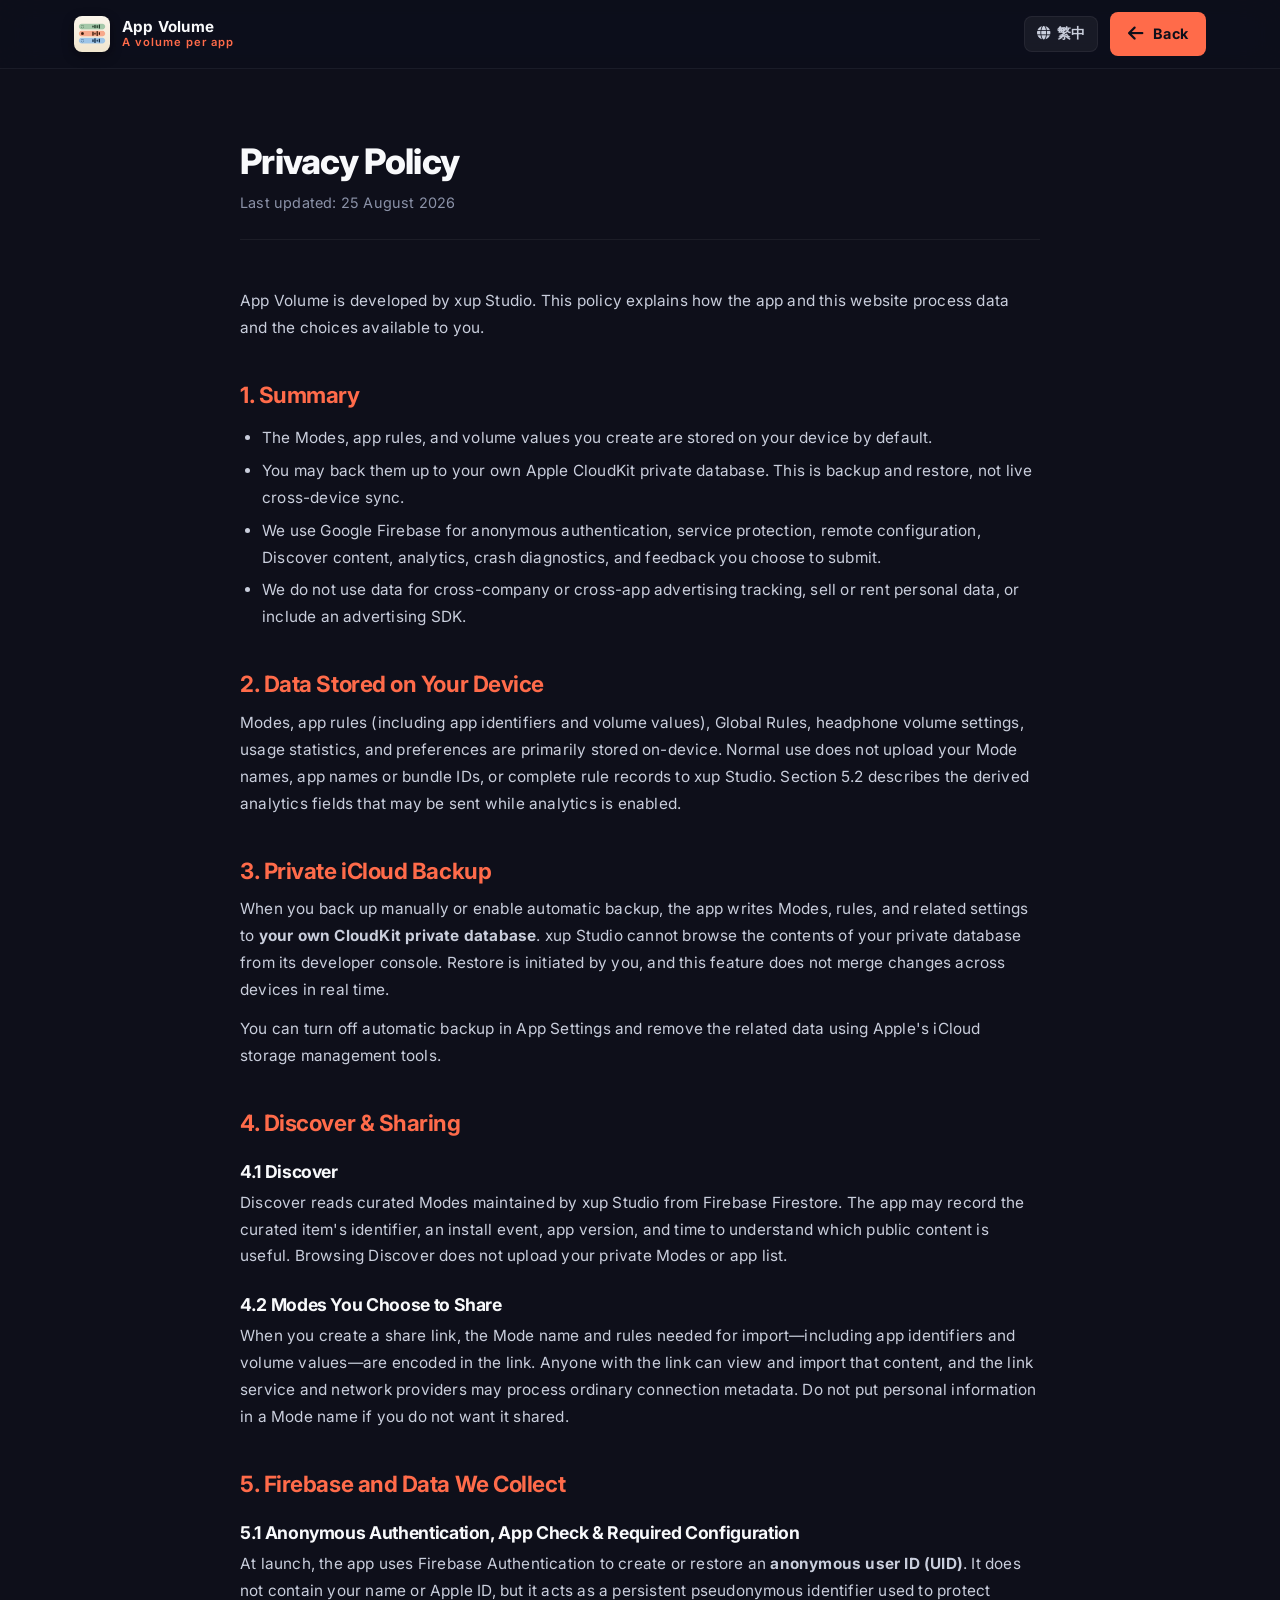
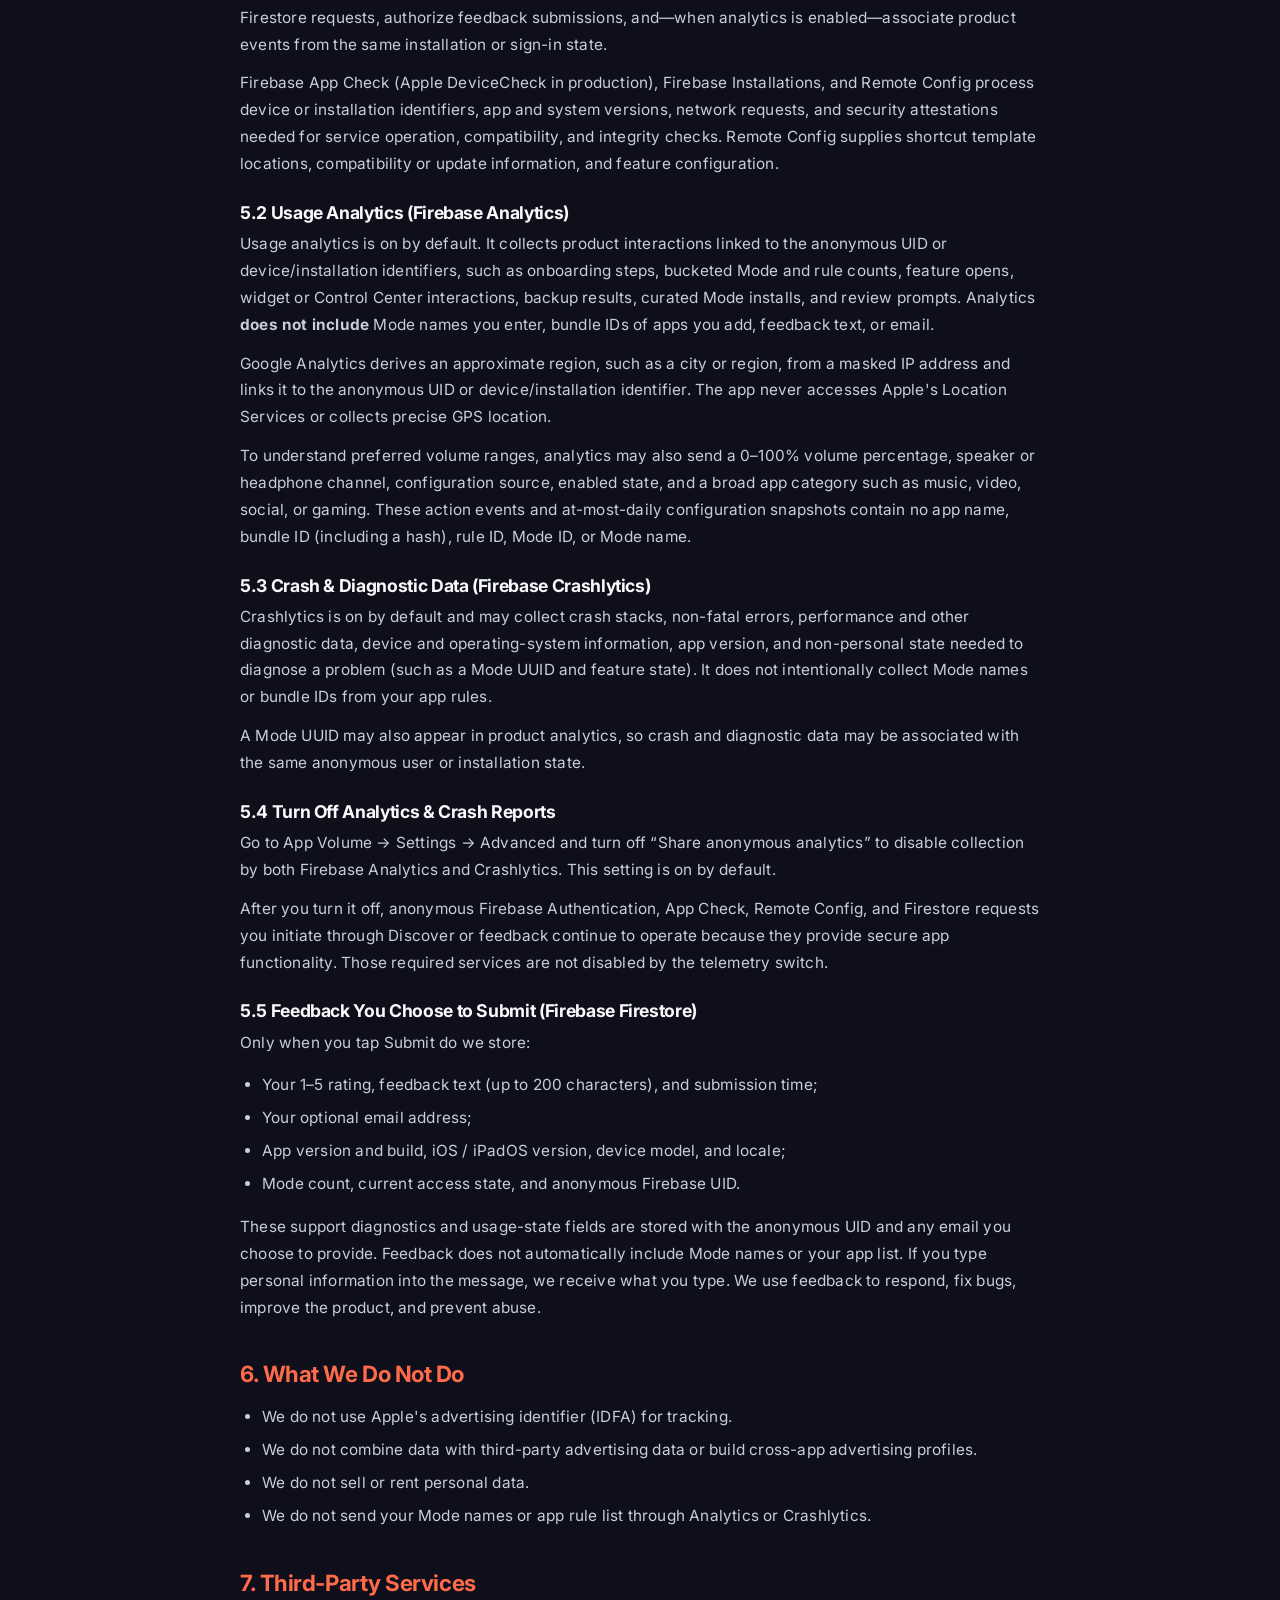
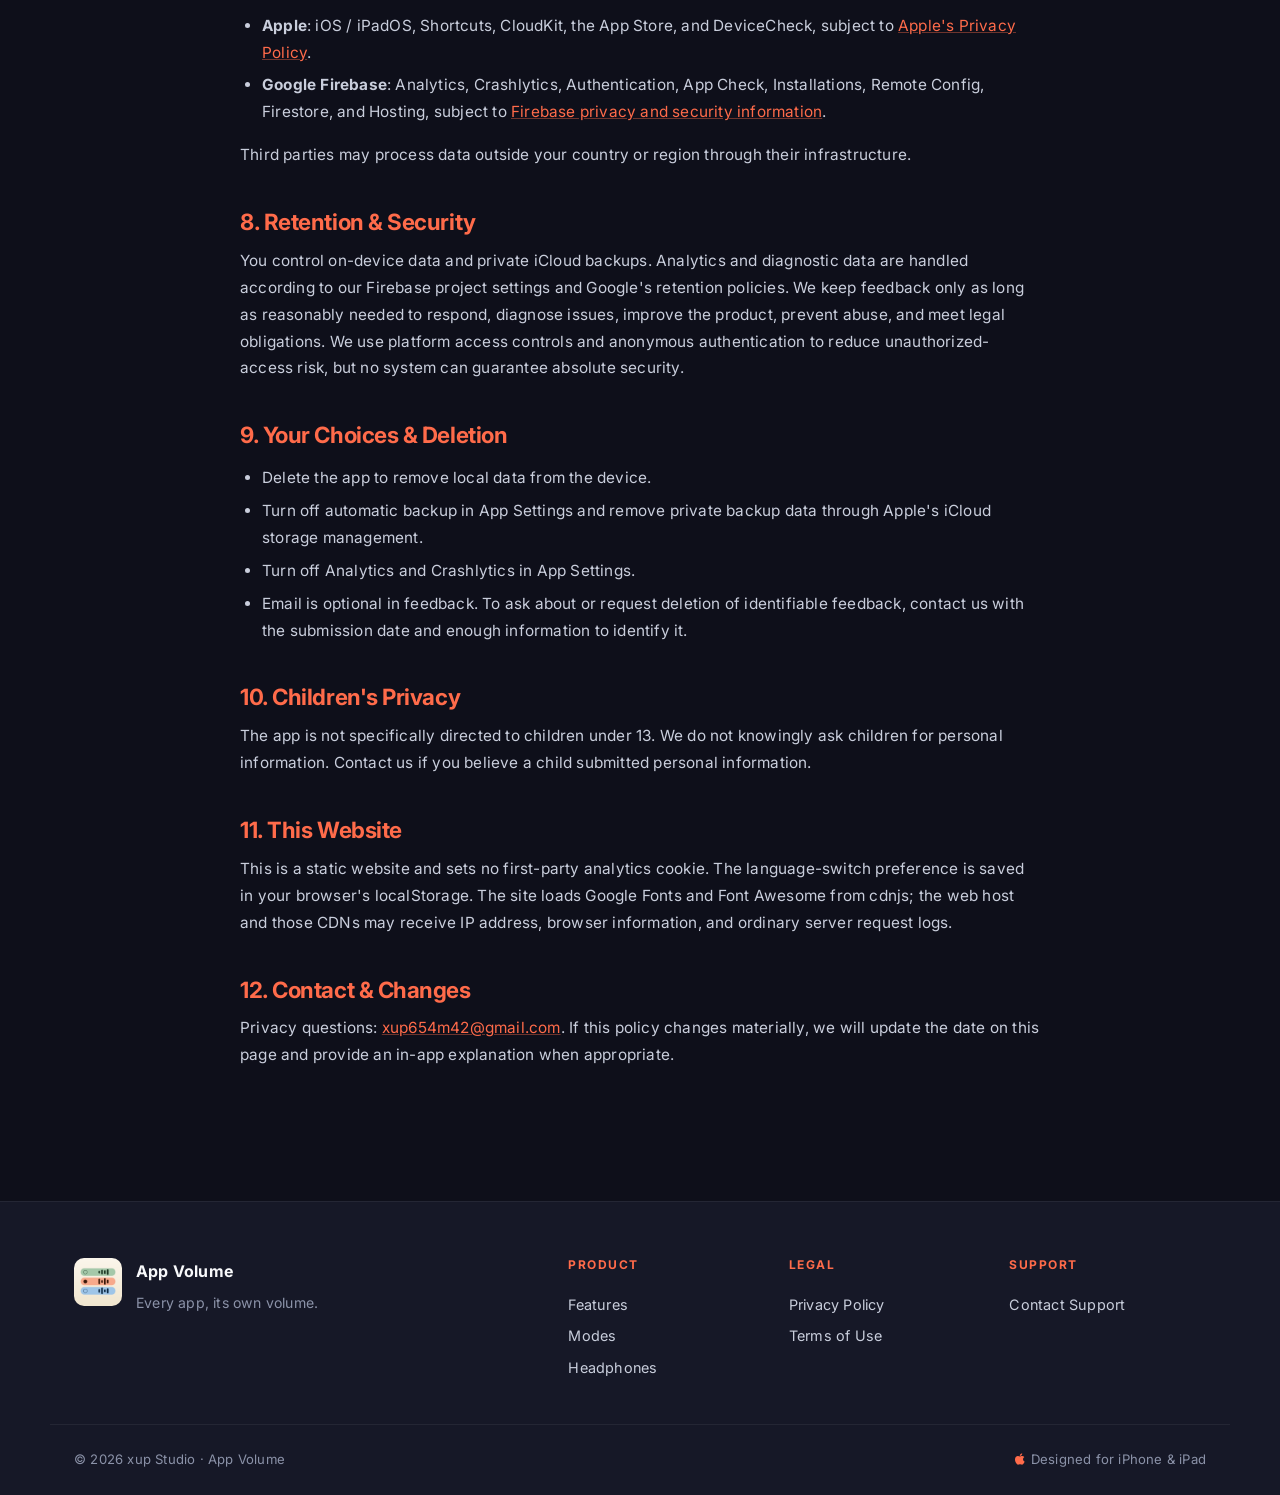
==== commit 9efc6d56: "Clarify App Volume privacy disclosures Disclose GA4 approximate-region derivation, pseudonymous diag" ====
--- a/privacy.html
+++ b/privacy.html
@@ -67,10 +67,12 @@
 
                 <h3>5.2 使用分析（Firebase Analytics）</h3>
                 <p>使用分析預設開啟，會收集與匿名 UID 或裝置／安裝識別碼連結的產品互動，例如導引步驟、情境模式與規則數量的分桶、功能開啟、Widget／控制中心互動、備份結果、精選模式安裝與評分提示。分析資料<strong>不包含</strong>你輸入的情境模式名稱、你加入的 App bundle ID、回饋文字或 email。</p>
+                <p>Google Analytics 會從遮蔽後的 IP 位址推算概略地區（例如城市或區域），並將它與匿名 UID 或裝置／安裝識別碼連結。本 App 不會存取 Apple 的「定位服務」，也不會收集 GPS 精確位置。</p>
                 <p>為了解使用者偏好的音量範圍，分析也可能傳送 0–100% 的音量百分比、喇叭或耳機聲道、設定來源、是否啟用，以及粗略 App 類別（例如音樂、影片、社群或遊戲）。這些操作事件與每日最多一次的設定狀態快照不包含 App 名稱、bundle ID（包括其雜湊）、規則 ID、情境模式 ID 或情境模式名稱。</p>
 
                 <h3>5.3 當機與診斷（Firebase Crashlytics）</h3>
                 <p>Crashlytics 預設開啟，可能收集當機堆疊、非致命錯誤、效能與其他診斷資料、裝置／作業系統資訊、App 版本，以及診斷問題所需的非個人狀態（例如情境模式 UUID 與功能狀態）。它不會刻意收集模式名稱或 App 規則中的 bundle ID。</p>
+                <p>情境模式 UUID 也可能出現在產品分析中，因此當機與診斷資料可能與同一匿名使用者或安裝狀態建立關聯。</p>
 
                 <h3>5.4 關閉分析與當機回報</h3>
                 <p>前往 App Volume → 設定 → 進階，關閉「分享匿名使用分析」，即可同時停用 Firebase Analytics 與 Crashlytics 收集。這個開關預設為開啟。</p>
@@ -84,7 +86,7 @@
                     <li>App 版本與 build、iOS / iPadOS 版本、裝置型號與語言；</li>
                     <li>情境模式數量、目前存取狀態與匿名 Firebase UID。</li>
                 </ul>
-                <p>回饋不會自動附上情境模式名稱或 App 清單。若你自行在回饋文字中輸入個人資訊，我們會收到那些內容。回饋用於回覆問題、修復錯誤、改善產品與防止濫用。</p>
+                <p>這些客服診斷與使用狀態會和匿名 UID，以及你選填的 email 一起儲存。回饋不會自動附上情境模式名稱或 App 清單。若你自行在回饋文字中輸入個人資訊，我們會收到那些內容。回饋用於回覆問題、修復錯誤、改善產品與防止濫用。</p>
 
                 <h2>6. 我們不做的事</h2>
                 <ul>
@@ -154,10 +156,12 @@
 
                 <h3>5.2 Usage Analytics (Firebase Analytics)</h3>
                 <p>Usage analytics is on by default. It collects product interactions linked to the anonymous UID or device/installation identifiers, such as onboarding steps, bucketed Mode and rule counts, feature opens, widget or Control Center interactions, backup results, curated Mode installs, and review prompts. Analytics <strong>does not include</strong> Mode names you enter, bundle IDs of apps you add, feedback text, or email.</p>
+                <p>Google Analytics derives an approximate region, such as a city or region, from a masked IP address and links it to the anonymous UID or device/installation identifier. The app never accesses Apple's Location Services or collects precise GPS location.</p>
                 <p>To understand preferred volume ranges, analytics may also send a 0–100% volume percentage, speaker or headphone channel, configuration source, enabled state, and a broad app category such as music, video, social, or gaming. These action events and at-most-daily configuration snapshots contain no app name, bundle ID (including a hash), rule ID, Mode ID, or Mode name.</p>
 
                 <h3>5.3 Crash &amp; Diagnostic Data (Firebase Crashlytics)</h3>
                 <p>Crashlytics is on by default and may collect crash stacks, non-fatal errors, performance and other diagnostic data, device and operating-system information, app version, and non-personal state needed to diagnose a problem (such as a Mode UUID and feature state). It does not intentionally collect Mode names or bundle IDs from your app rules.</p>
+                <p>A Mode UUID may also appear in product analytics, so crash and diagnostic data may be associated with the same anonymous user or installation state.</p>
 
                 <h3>5.4 Turn Off Analytics &amp; Crash Reports</h3>
                 <p>Go to App Volume → Settings → Advanced and turn off “Share anonymous analytics” to disable collection by both Firebase Analytics and Crashlytics. This setting is on by default.</p>
@@ -171,7 +175,7 @@
                     <li>App version and build, iOS / iPadOS version, device model, and locale;</li>
                     <li>Mode count, current access state, and anonymous Firebase UID.</li>
                 </ul>
-                <p>Feedback does not automatically include Mode names or your app list. If you type personal information into the message, we receive what you type. We use feedback to respond, fix bugs, improve the product, and prevent abuse.</p>
+                <p>These support diagnostics and usage-state fields are stored with the anonymous UID and any email you choose to provide. Feedback does not automatically include Mode names or your app list. If you type personal information into the message, we receive what you type. We use feedback to respond, fix bugs, improve the product, and prevent abuse.</p>
 
                 <h2>6. What We Do Not Do</h2>
                 <ul>
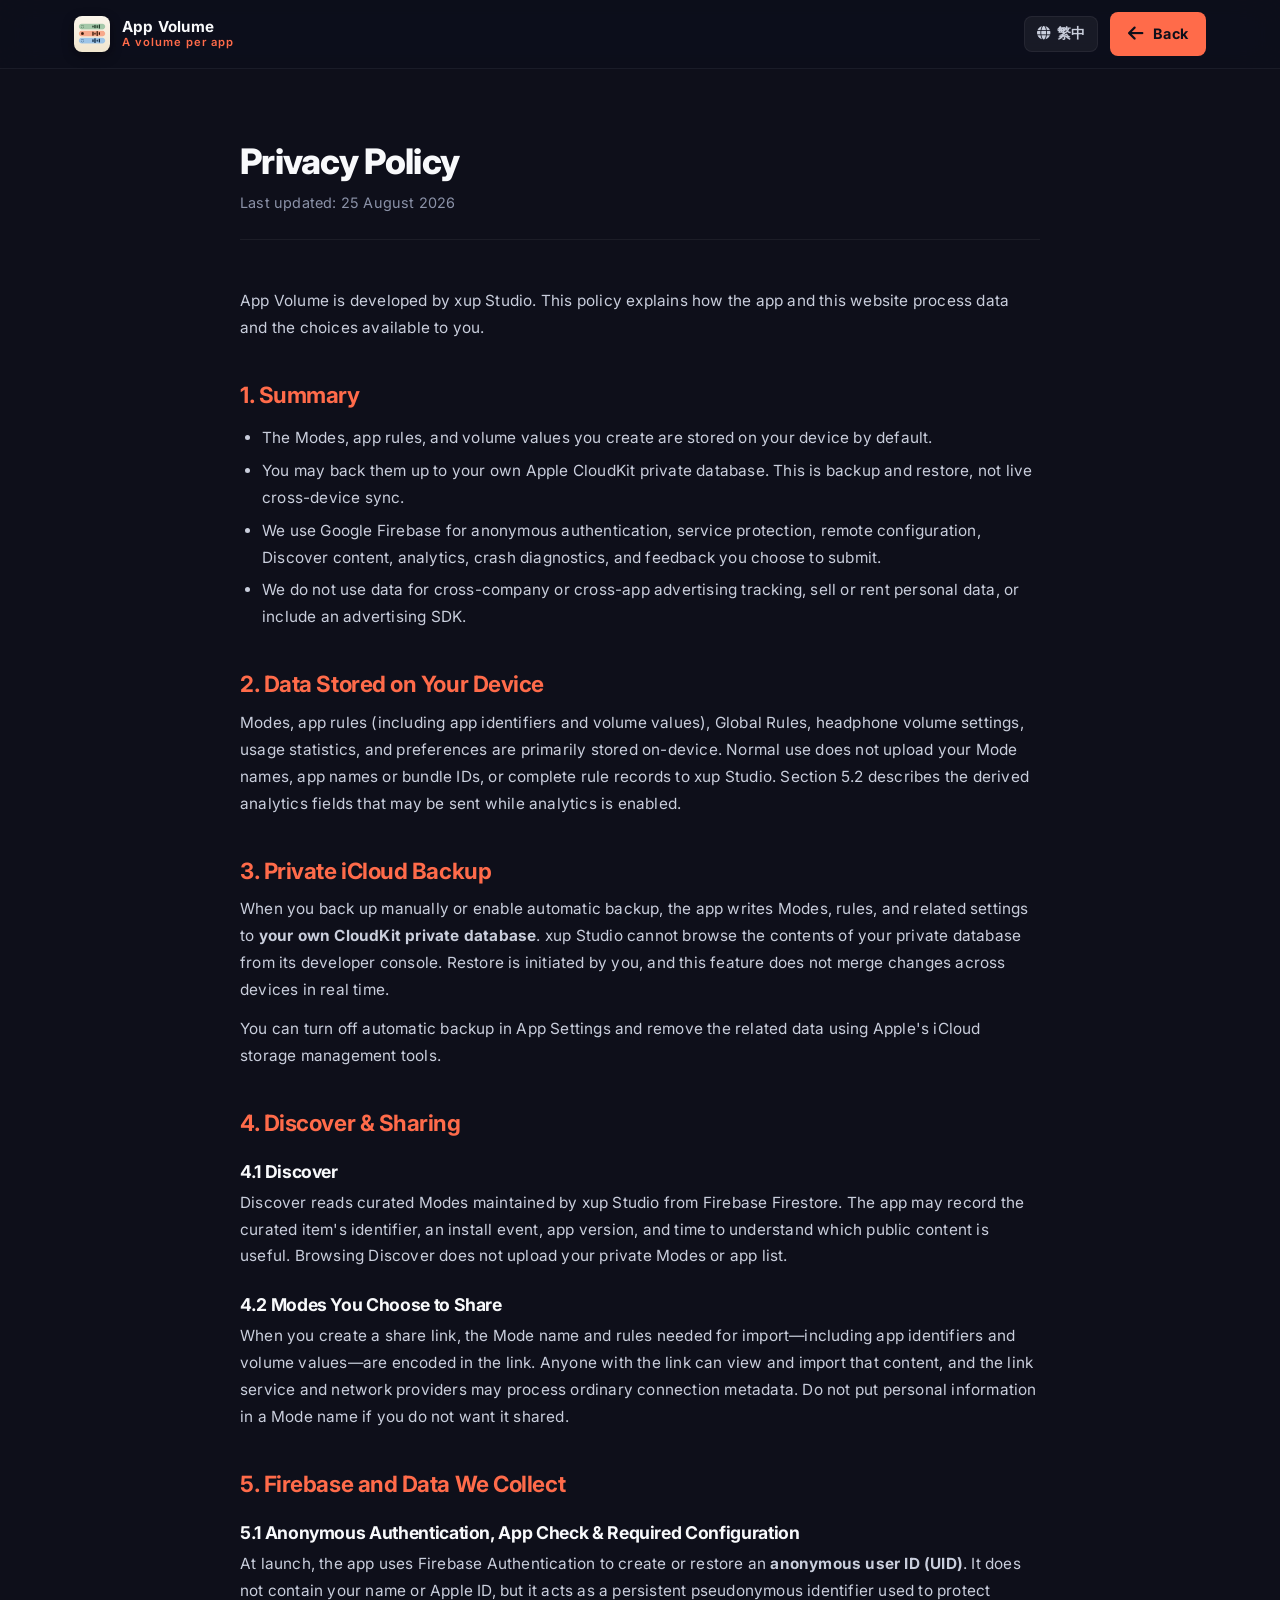
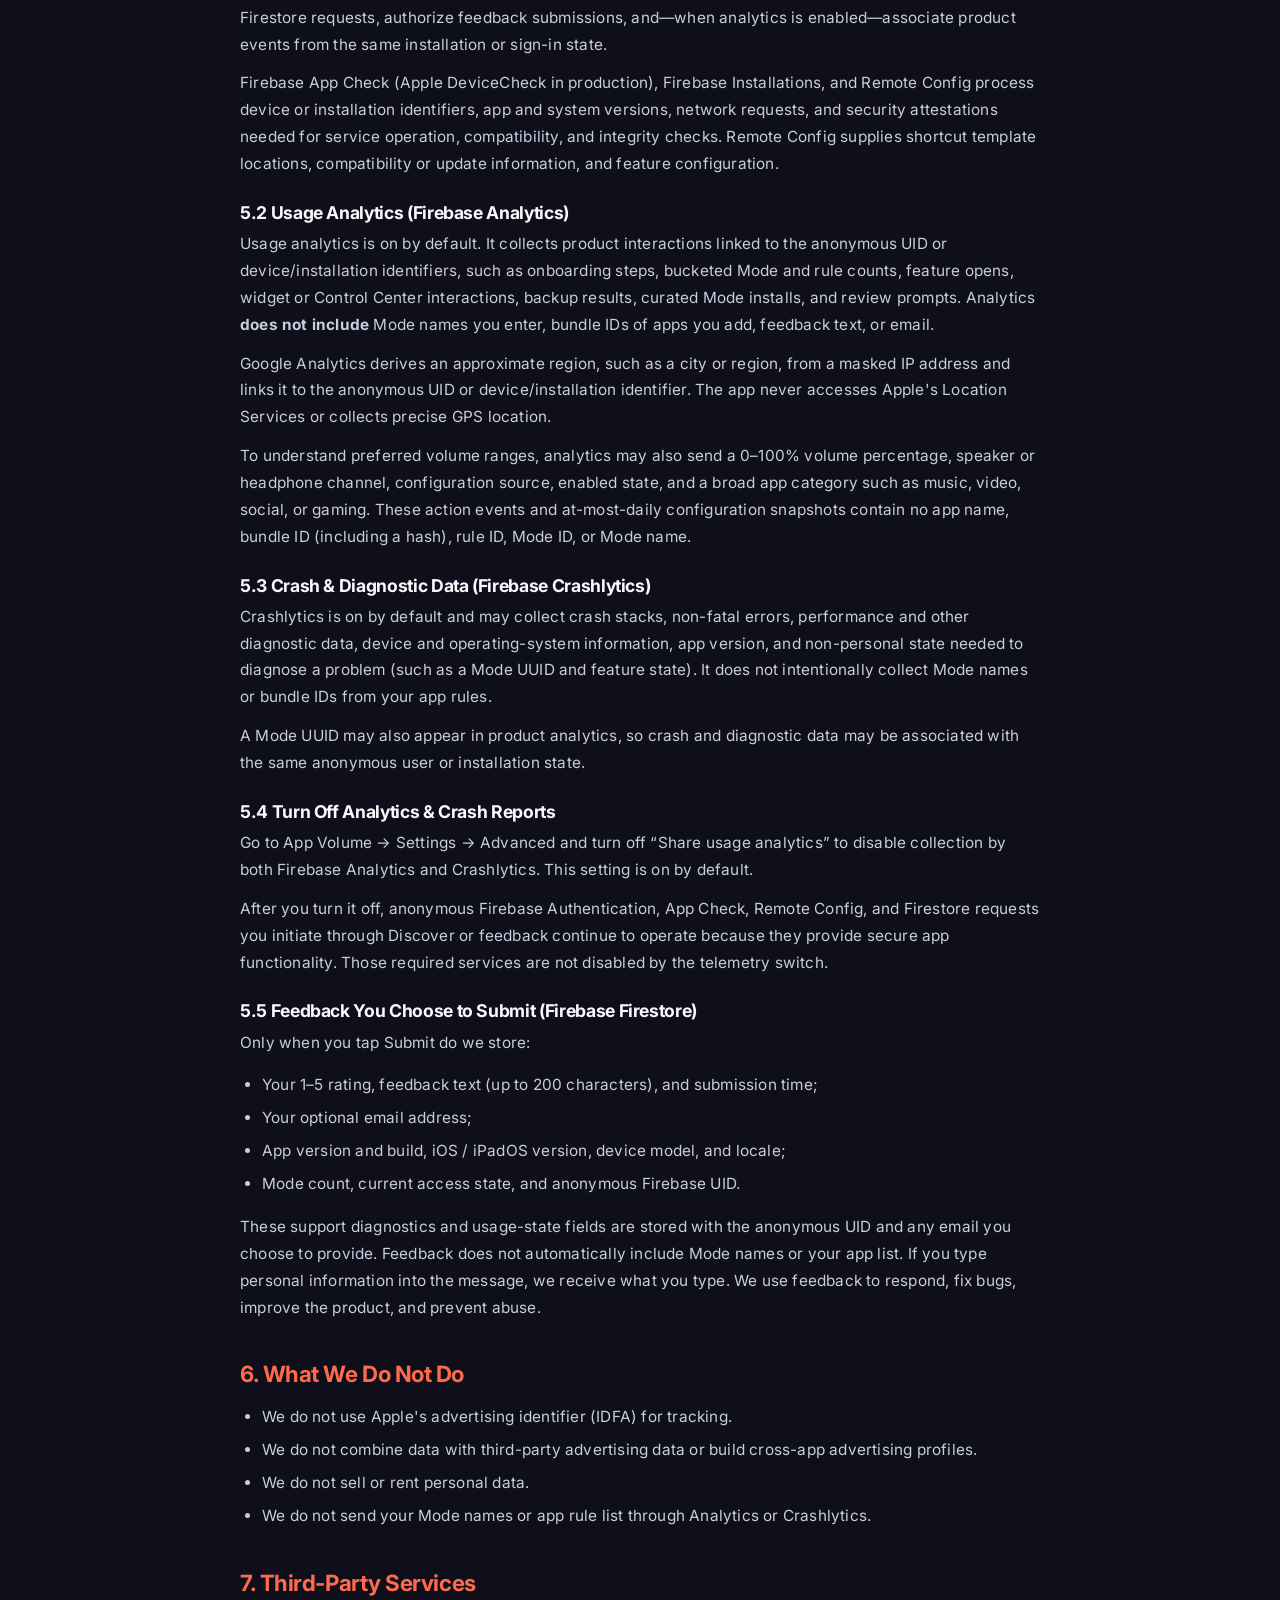
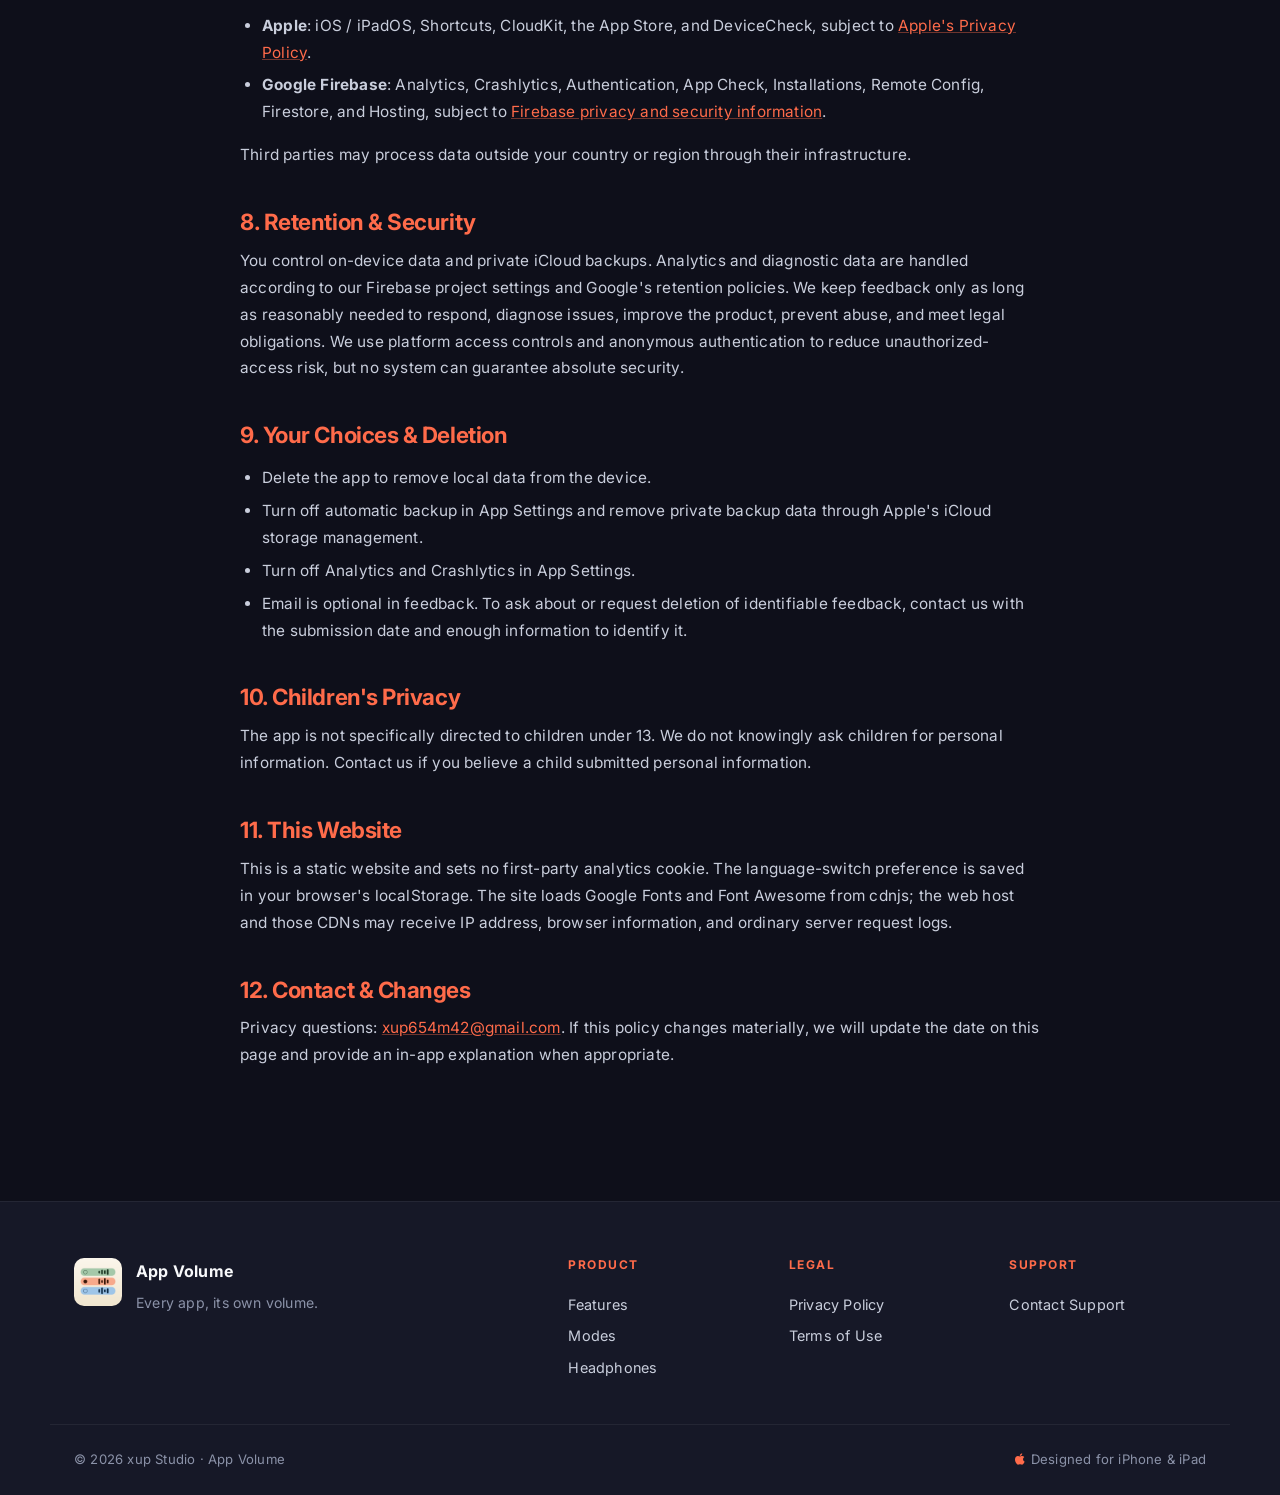
==== commit d1df7e1c: "Clarify usage analytics setting" ====
--- a/privacy.html
+++ b/privacy.html
@@ -164,7 +164,7 @@
                 <p>A Mode UUID may also appear in product analytics, so crash and diagnostic data may be associated with the same anonymous user or installation state.</p>
 
                 <h3>5.4 Turn Off Analytics &amp; Crash Reports</h3>
-                <p>Go to App Volume → Settings → Advanced and turn off “Share anonymous analytics” to disable collection by both Firebase Analytics and Crashlytics. This setting is on by default.</p>
+                <p>Go to App Volume → Settings → Advanced and turn off “Share usage analytics” to disable collection by both Firebase Analytics and Crashlytics. This setting is on by default.</p>
                 <p>After you turn it off, anonymous Firebase Authentication, App Check, Remote Config, and Firestore requests you initiate through Discover or feedback continue to operate because they provide secure app functionality. Those required services are not disabled by the telemetry switch.</p>
 
                 <h3>5.5 Feedback You Choose to Submit (Firebase Firestore)</h3>
